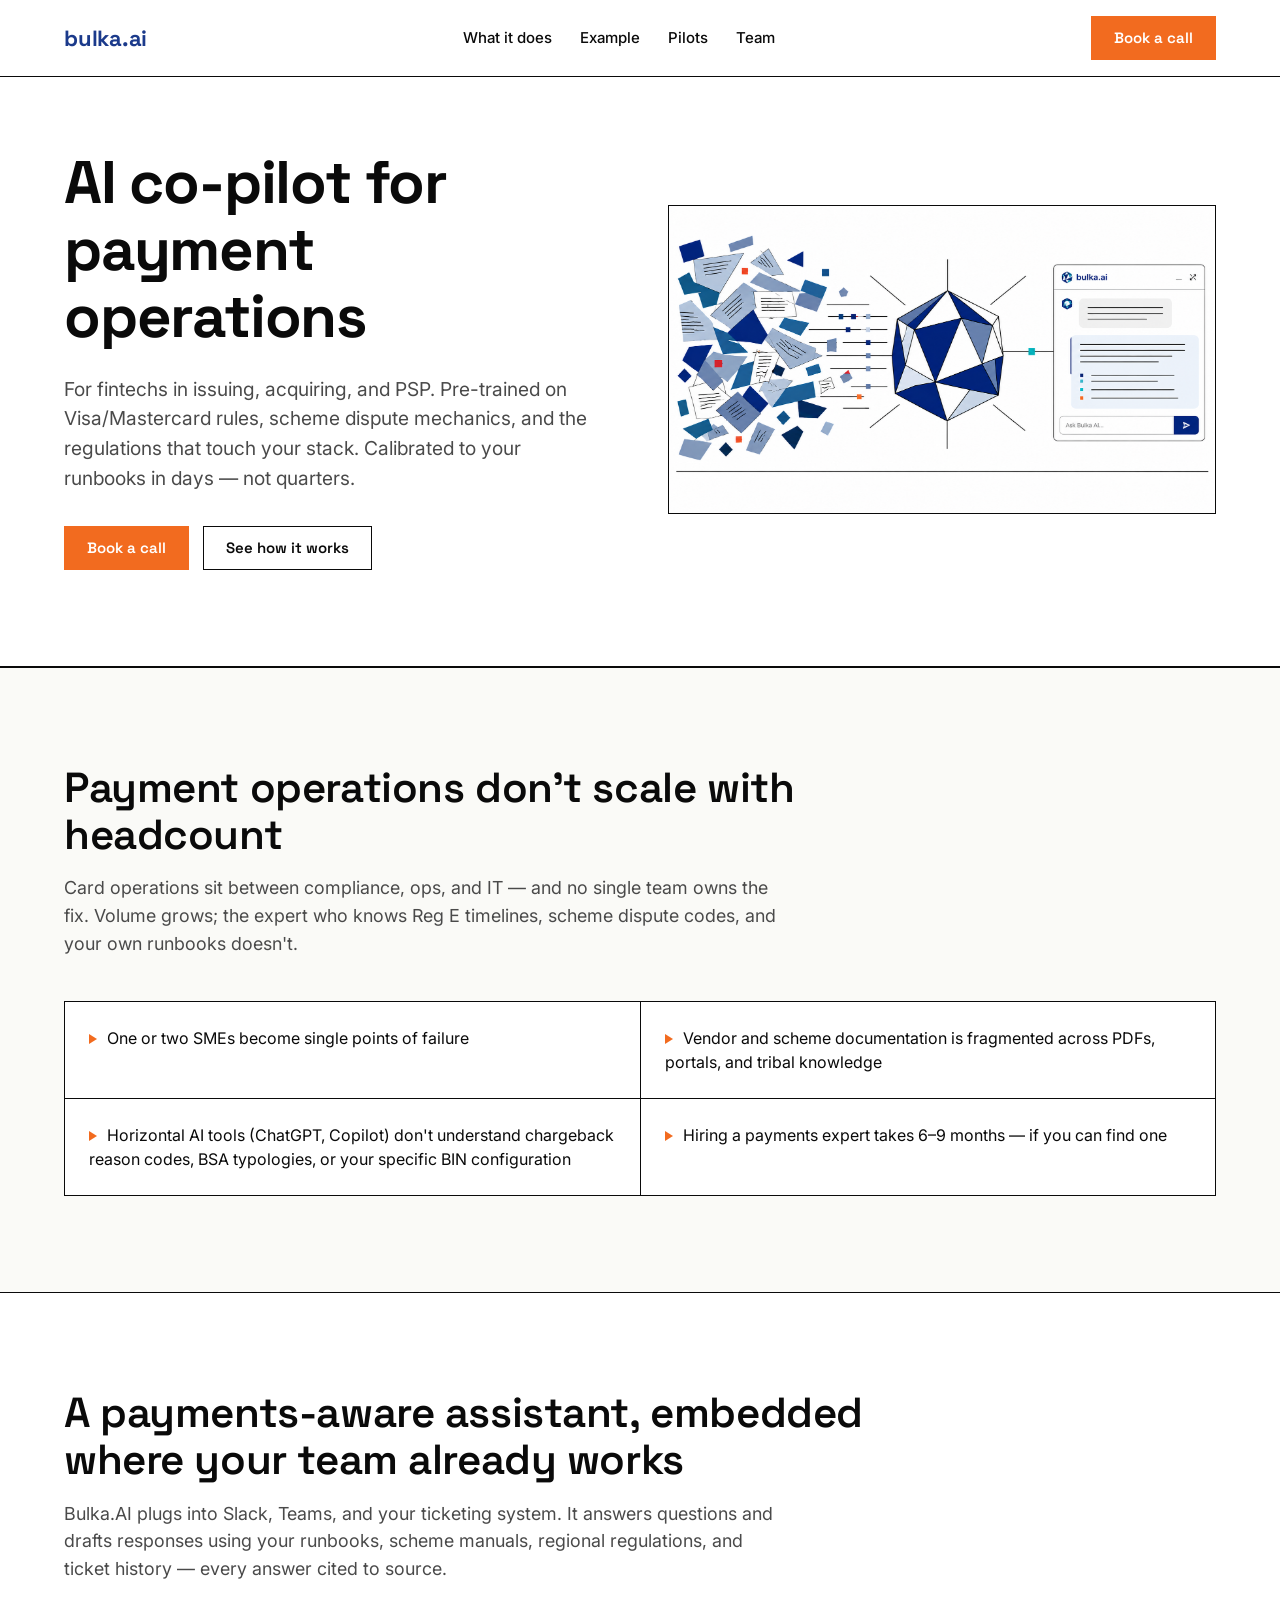
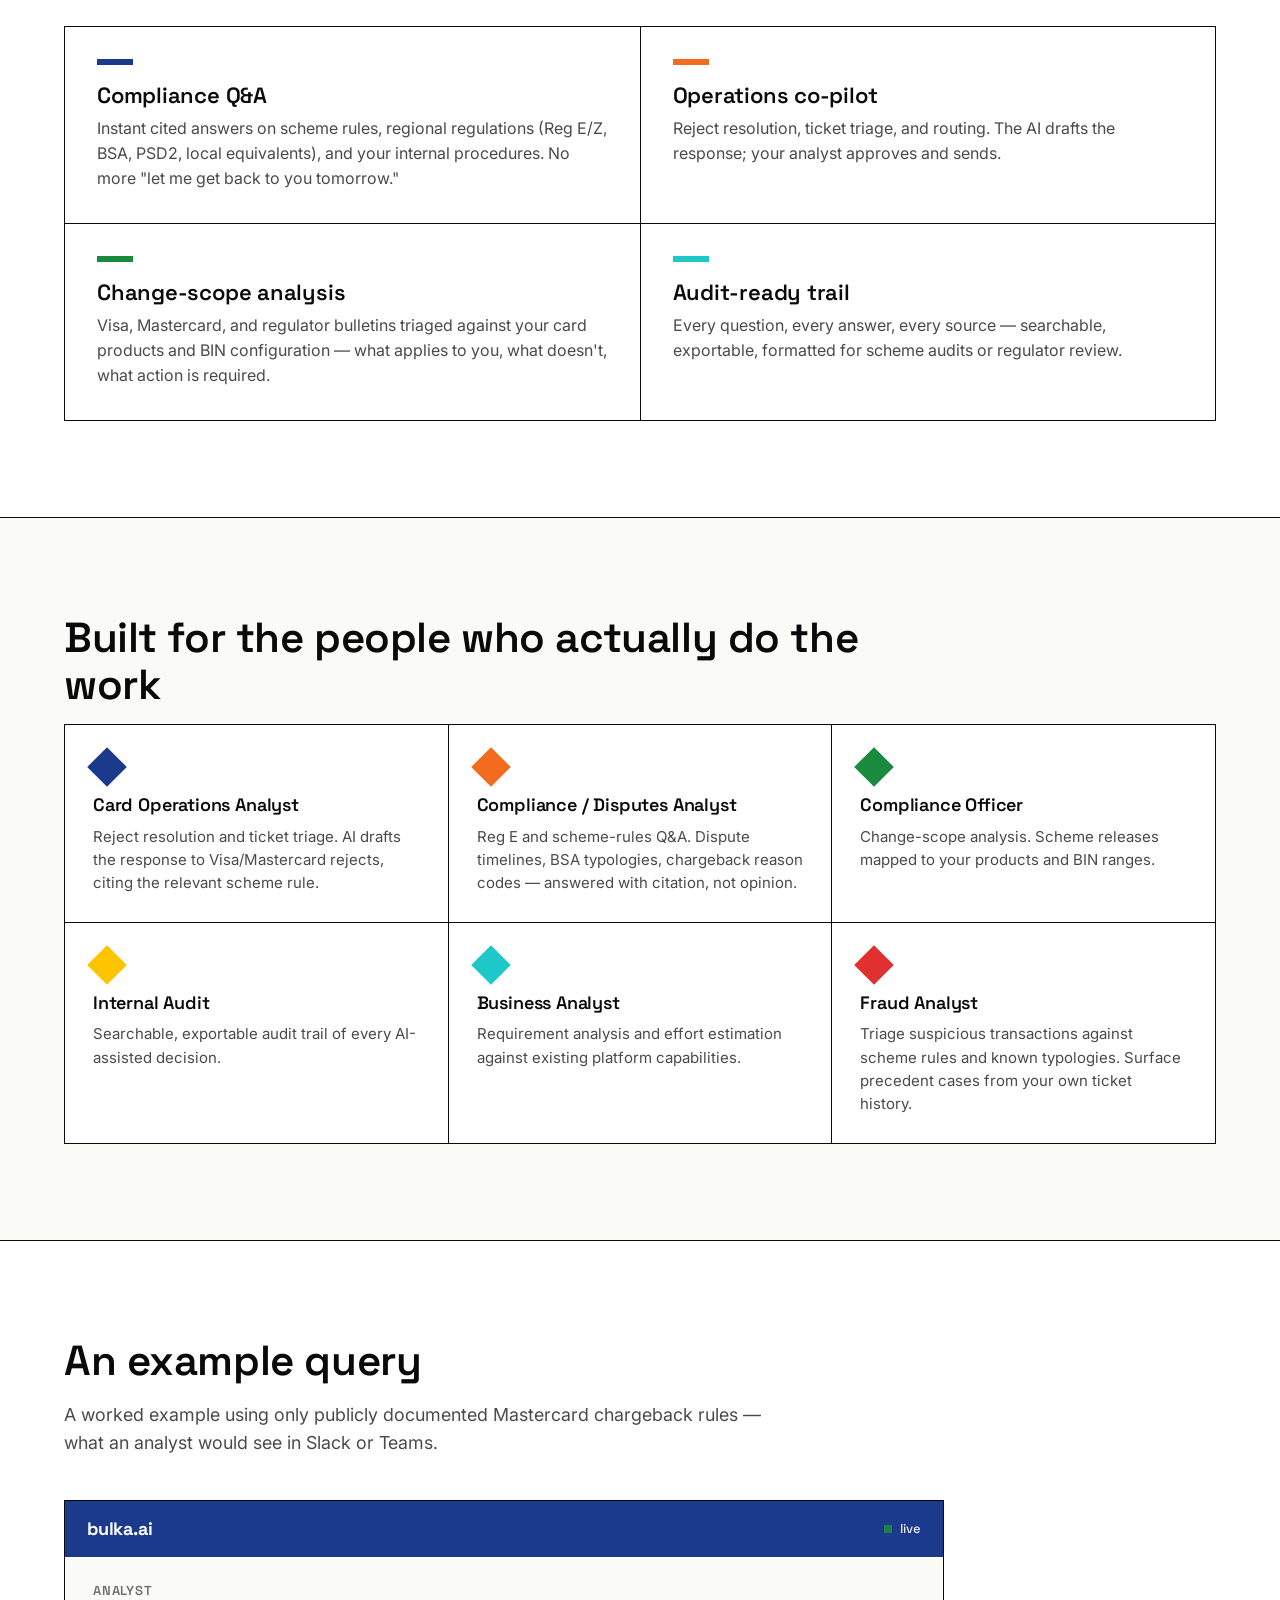
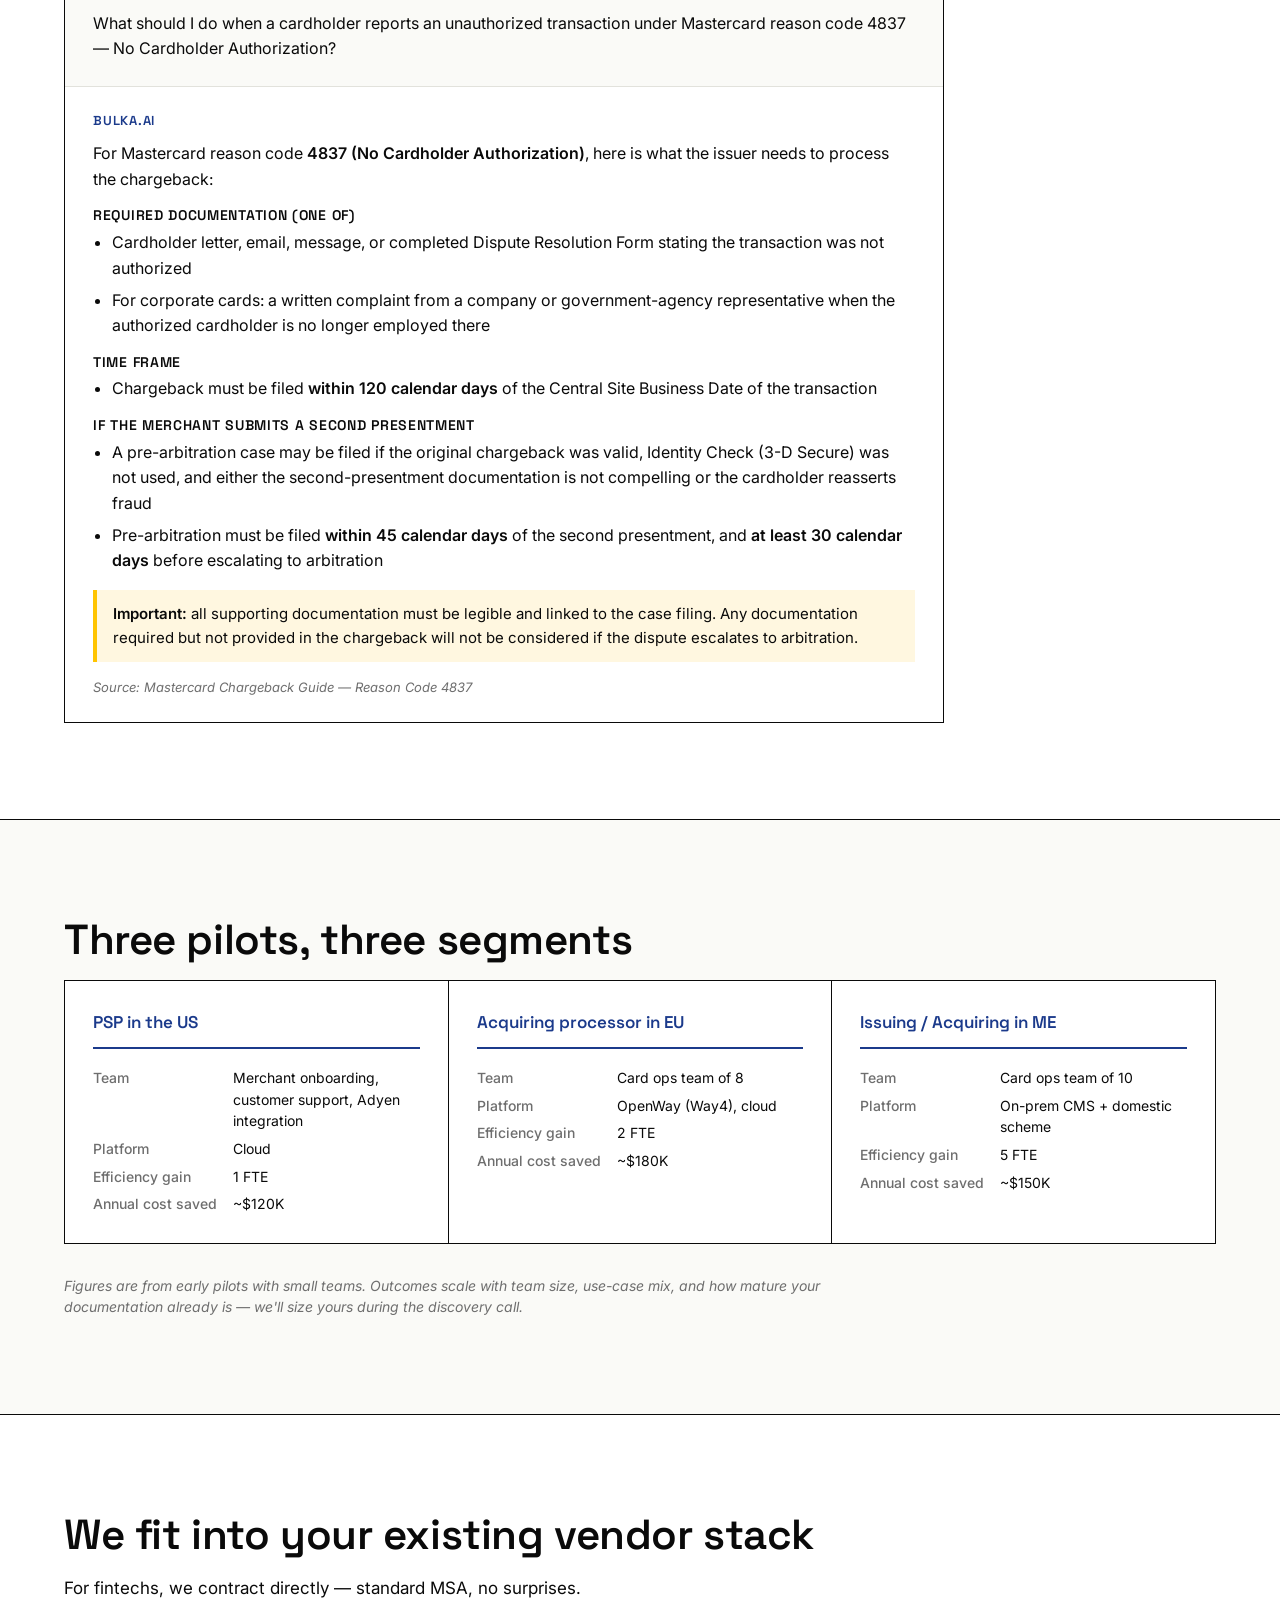
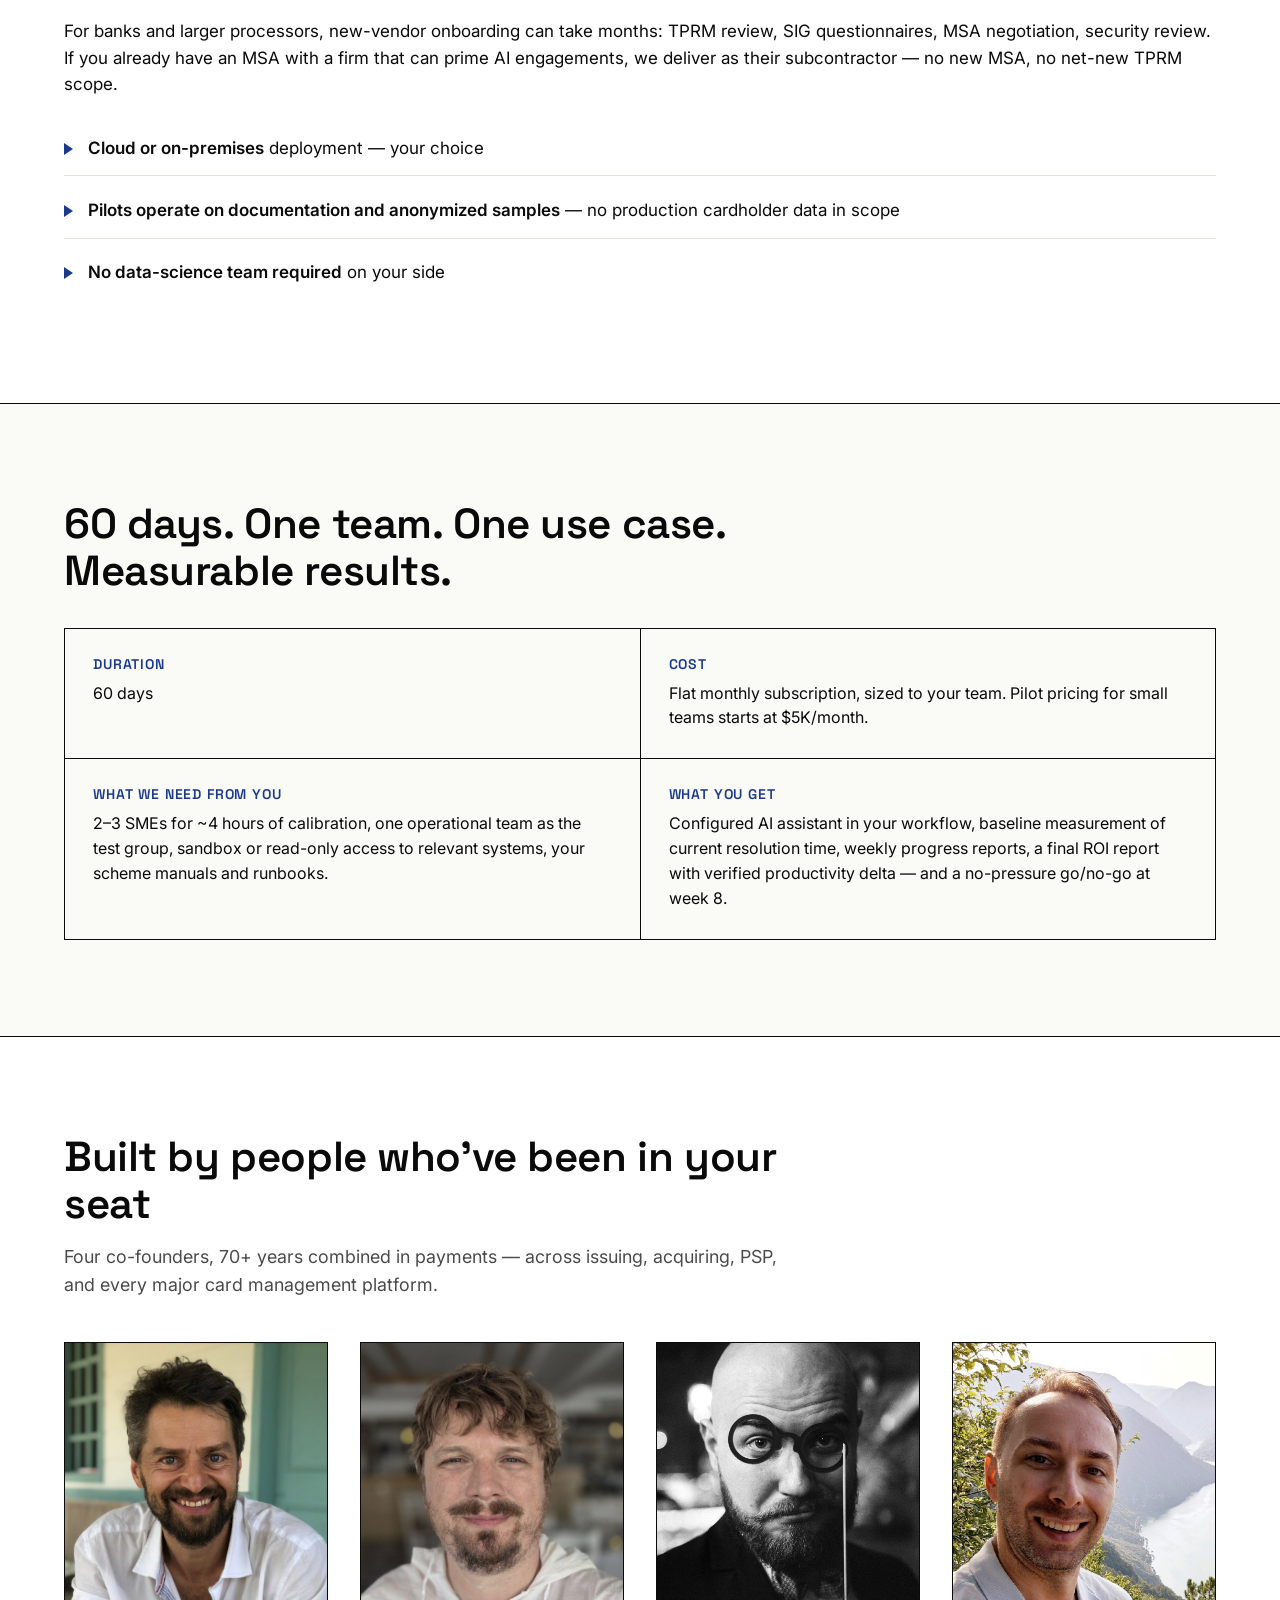
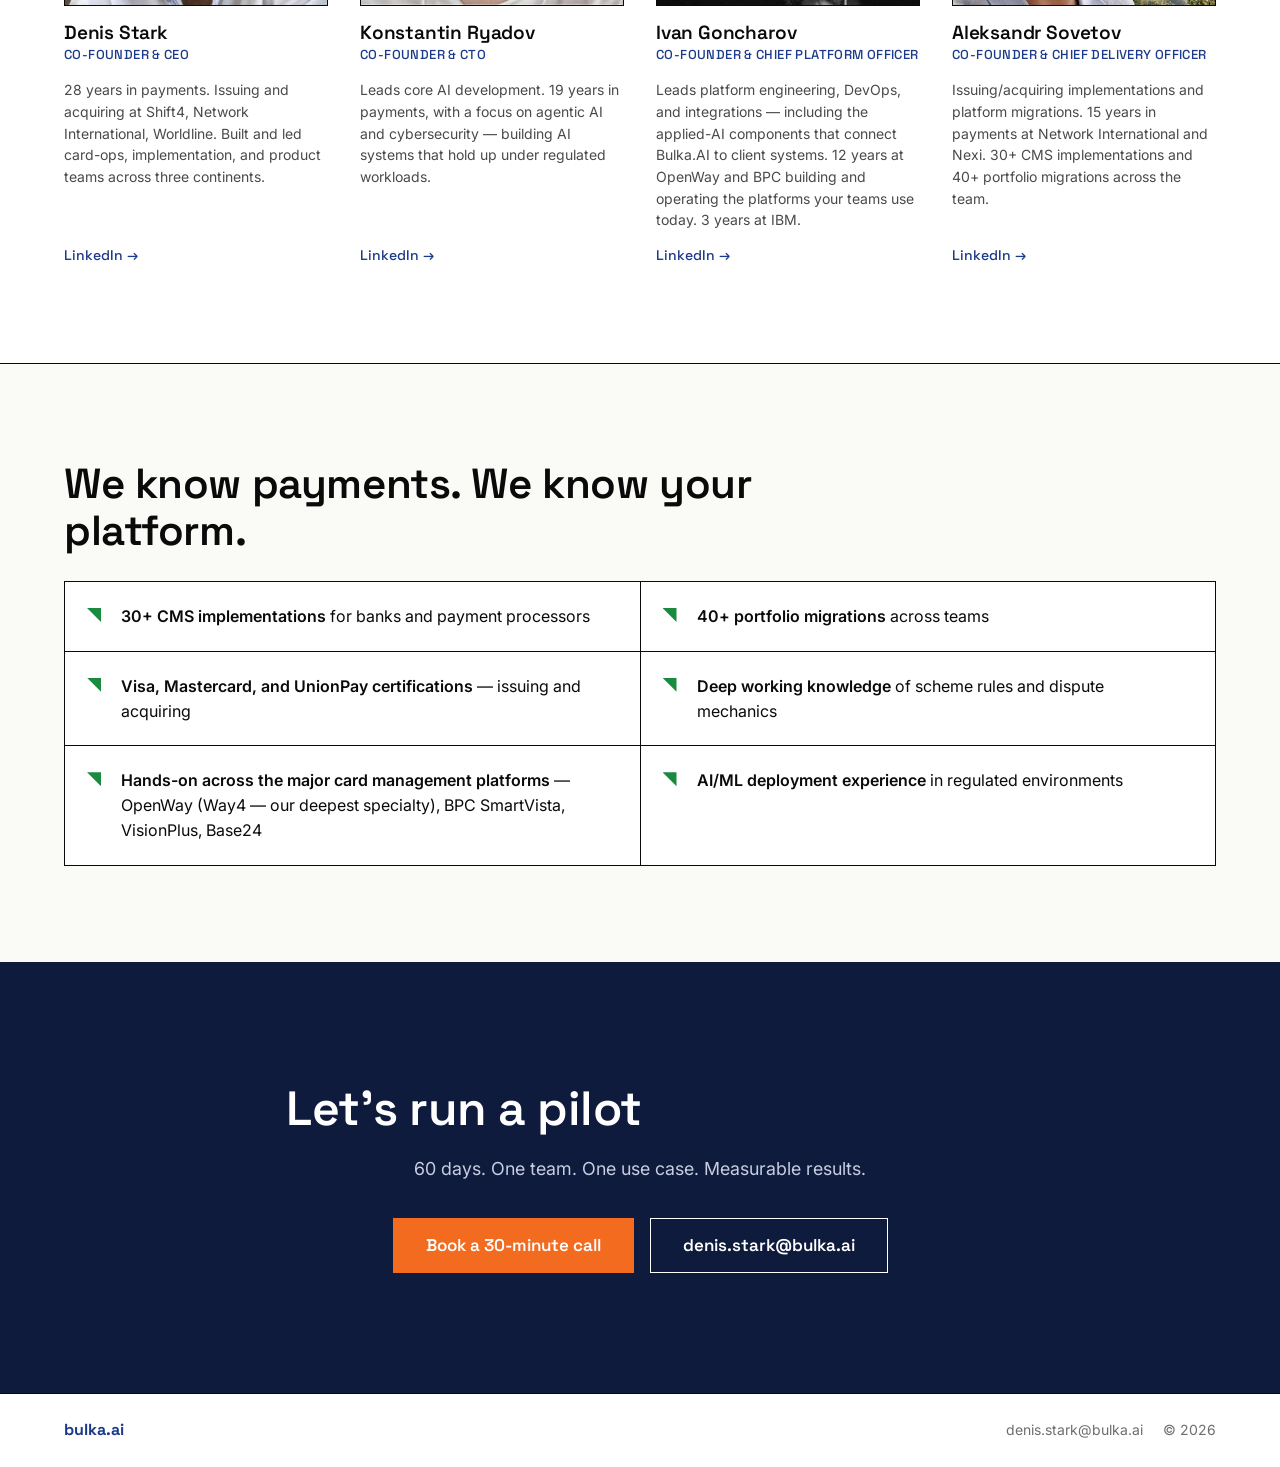
==== index.html @ ee627954 "Add v1 landing page Single-page LP for bulka.ai: hero, problem, four capabilities, six role-based us" ====
<!DOCTYPE html>
<html lang="en">
<head>
  <meta charset="utf-8">
  <meta name="viewport" content="width=device-width, initial-scale=1">
  <title>bulka.ai — AI co-pilot for payment operations</title>
  <meta name="description" content="Payments-aware AI assistant for issuing, acquiring, and PSP teams. Pre-trained on Visa/Mastercard rules and scheme dispute mechanics. Calibrated to your runbooks in days.">
  <meta property="og:title" content="bulka.ai — AI co-pilot for payment operations">
  <meta property="og:description" content="Payments-aware AI assistant for issuing, acquiring, and PSP teams. Calibrated to your runbooks in days.">
  <meta property="og:image" content="https://bulka.ai/images/bulka-ai-hero.png">
  <meta property="og:type" content="website">
  <meta name="twitter:card" content="summary_large_image">

  <link rel="preconnect" href="https://fonts.googleapis.com">
  <link rel="preconnect" href="https://fonts.gstatic.com" crossorigin>
  <link href="https://fonts.googleapis.com/css2?family=Inter:wght@400;500;600;700&family=Space+Grotesk:wght@500;600;700&display=swap" rel="stylesheet">

  <link rel="stylesheet" href="styles.css">
</head>
<body>

<header class="site-header">
  <div class="container header-row">
    <a href="#top" class="wordmark">bulka.ai</a>
    <nav class="nav">
      <a href="#what">What it does</a>
      <a href="#example">Example</a>
      <a href="#pilots">Pilots</a>
      <a href="#team">Team</a>
    </nav>
    <a class="btn btn-primary" href="https://calendly.com/denisstark/zoom" target="_blank" rel="noopener">Book a call</a>
  </div>
</header>

<main id="top">

  <!-- HERO -->
  <section class="hero">
    <div class="container hero-grid">
      <div class="hero-text">
        <h1>AI co-pilot for payment operations</h1>
        <p class="lede">For fintechs in issuing, acquiring, and PSP. Pre-trained on Visa/Mastercard rules, scheme dispute mechanics, and the regulations that touch your stack. Calibrated to your runbooks in days — not quarters.</p>
        <div class="hero-ctas">
          <a class="btn btn-primary" href="https://calendly.com/denisstark/zoom" target="_blank" rel="noopener">Book a call</a>
          <a class="btn btn-ghost" href="#example">See how it works</a>
        </div>
      </div>
      <div class="hero-art">
        <img src="images/bulka-ai-hero.png" alt="Geometric cubist illustration of a payments analyst working with a structured AI core, with a landscape of mountains, trees and people in the background — representing complexity transformed into clarity." />
      </div>
    </div>
  </section>

  <!-- PROBLEM -->
  <section class="section section-alt" id="problem">
    <div class="container">
      <h2>Payment operations don't scale with headcount</h2>
      <p class="section-lede">Card operations sit between compliance, ops, and IT — and no single team owns the fix. Volume grows; the expert who knows Reg E timelines, scheme dispute codes, and your own runbooks doesn't.</p>
      <ul class="problem-list">
        <li>One or two SMEs become single points of failure</li>
        <li>Vendor and scheme documentation is fragmented across PDFs, portals, and tribal knowledge</li>
        <li>Horizontal AI tools (ChatGPT, Copilot) don't understand chargeback reason codes, BSA typologies, or your specific BIN configuration</li>
        <li>Hiring a payments expert takes 6–9 months — if you can find one</li>
      </ul>
    </div>
  </section>

  <!-- WHAT IT DOES -->
  <section class="section" id="what">
    <div class="container">
      <h2>A payments-aware assistant, embedded where your team already works</h2>
      <p class="section-lede">Bulka.AI plugs into Slack, Teams, and your ticketing system. It answers questions and drafts responses using your runbooks, scheme manuals, regional regulations, and ticket history — every answer cited to source.</p>

      <div class="capabilities">
        <div class="capability">
          <div class="capability-accent capability-accent-blue"></div>
          <h3>Compliance Q&amp;A</h3>
          <p>Instant cited answers on scheme rules, regional regulations (Reg E/Z, BSA, PSD2, local equivalents), and your internal procedures. No more "let me get back to you tomorrow."</p>
        </div>
        <div class="capability">
          <div class="capability-accent capability-accent-orange"></div>
          <h3>Operations co-pilot</h3>
          <p>Reject resolution, ticket triage, and routing. The AI drafts the response; your analyst approves and sends.</p>
        </div>
        <div class="capability">
          <div class="capability-accent capability-accent-green"></div>
          <h3>Change-scope analysis</h3>
          <p>Visa, Mastercard, and regulator bulletins triaged against your card products and BIN configuration — what applies to you, what doesn't, what action is required.</p>
        </div>
        <div class="capability">
          <div class="capability-accent capability-accent-turquoise"></div>
          <h3>Audit-ready trail</h3>
          <p>Every question, every answer, every source — searchable, exportable, formatted for scheme audits or regulator review.</p>
        </div>
      </div>
    </div>
  </section>

  <!-- USE CASES -->
  <section class="section section-alt" id="roles">
    <div class="container">
      <h2>Built for the people who actually do the work</h2>
      <div class="roles">
        <div class="role">
          <div class="role-tag" style="background:#1B3A8B"></div>
          <h3>Card Operations Analyst</h3>
          <p>Reject resolution and ticket triage. AI drafts the response to Visa/Mastercard rejects, citing the relevant scheme rule.</p>
        </div>
        <div class="role">
          <div class="role-tag" style="background:#F26B1F"></div>
          <h3>Compliance / Disputes Analyst</h3>
          <p>Reg E and scheme-rules Q&amp;A. Dispute timelines, BSA typologies, chargeback reason codes — answered with citation, not opinion.</p>
        </div>
        <div class="role">
          <div class="role-tag" style="background:#1A8A3F"></div>
          <h3>Compliance Officer</h3>
          <p>Change-scope analysis. Scheme releases mapped to your products and BIN ranges.</p>
        </div>
        <div class="role">
          <div class="role-tag" style="background:#FFC400"></div>
          <h3>Internal Audit</h3>
          <p>Searchable, exportable audit trail of every AI-assisted decision.</p>
        </div>
        <div class="role">
          <div class="role-tag" style="background:#1FC8C8"></div>
          <h3>Business Analyst</h3>
          <p>Requirement analysis and effort estimation against existing platform capabilities.</p>
        </div>
        <div class="role">
          <div class="role-tag" style="background:#E03131"></div>
          <h3>Fraud Analyst</h3>
          <p>Triage suspicious transactions against scheme rules and known typologies. Surface precedent cases from your own ticket history.</p>
        </div>
      </div>
    </div>
  </section>

  <!-- SEE IT IN ACTION -->
  <section class="section" id="example">
    <div class="container">
      <h2>An example query</h2>
      <p class="section-lede">A worked example using only publicly documented Mastercard chargeback rules — what an analyst would see in Slack or Teams.</p>

      <div class="chat-card">
        <div class="chat-header">
          <span class="chat-logo">bulka.ai</span>
          <span class="chat-status"><span class="chat-status-dot"></span>live</span>
        </div>

        <div class="chat-body">
          <div class="chat-msg chat-msg-user">
            <div class="chat-who">Analyst</div>
            <div class="chat-text">
              What should I do when a cardholder reports an unauthorized transaction under Mastercard reason code 4837 — No Cardholder Authorization?
            </div>
          </div>

          <div class="chat-msg chat-msg-ai">
            <div class="chat-who">bulka.ai</div>
            <div class="chat-text">
              <p>For Mastercard reason code <strong>4837 (No Cardholder Authorization)</strong>, here is what the issuer needs to process the chargeback:</p>

              <h4>Required documentation (one of)</h4>
              <ul>
                <li>Cardholder letter, email, message, or completed Dispute Resolution Form stating the transaction was not authorized</li>
                <li>For corporate cards: a written complaint from a company or government-agency representative when the authorized cardholder is no longer employed there</li>
              </ul>

              <h4>Time frame</h4>
              <ul>
                <li>Chargeback must be filed <strong>within 120 calendar days</strong> of the Central Site Business Date of the transaction</li>
              </ul>

              <h4>If the merchant submits a second presentment</h4>
              <ul>
                <li>A pre-arbitration case may be filed if the original chargeback was valid, Identity Check (3-D Secure) was not used, and either the second-presentment documentation is not compelling or the cardholder reasserts fraud</li>
                <li>Pre-arbitration must be filed <strong>within 45 calendar days</strong> of the second presentment, and <strong>at least 30 calendar days</strong> before escalating to arbitration</li>
              </ul>

              <p class="chat-note"><strong>Important:</strong> all supporting documentation must be legible and linked to the case filing. Any documentation required but not provided in the chargeback will not be considered if the dispute escalates to arbitration.</p>

              <p class="chat-source">Source: Mastercard Chargeback Guide — Reason Code 4837</p>
            </div>
          </div>
        </div>
      </div>
    </div>
  </section>

  <!-- EARLY VALIDATION -->
  <section class="section section-alt" id="pilots">
    <div class="container">
      <h2>Three pilots, three segments</h2>

      <div class="pilots">
        <div class="pilot">
          <div class="pilot-segment">PSP in the US</div>
          <dl class="pilot-meta">
            <dt>Team</dt><dd>Merchant onboarding, customer support, Adyen integration</dd>
            <dt>Platform</dt><dd>Cloud</dd>
            <dt>Efficiency gain</dt><dd>1 FTE</dd>
            <dt>Annual cost saved</dt><dd>~$120K</dd>
          </dl>
        </div>
        <div class="pilot">
          <div class="pilot-segment">Acquiring processor in EU</div>
          <dl class="pilot-meta">
            <dt>Team</dt><dd>Card ops team of 8</dd>
            <dt>Platform</dt><dd>OpenWay (Way4), cloud</dd>
            <dt>Efficiency gain</dt><dd>2 FTE</dd>
            <dt>Annual cost saved</dt><dd>~$180K</dd>
          </dl>
        </div>
        <div class="pilot">
          <div class="pilot-segment">Issuing / Acquiring in ME</div>
          <dl class="pilot-meta">
            <dt>Team</dt><dd>Card ops team of 10</dd>
            <dt>Platform</dt><dd>On-prem CMS + domestic scheme</dd>
            <dt>Efficiency gain</dt><dd>5 FTE</dd>
            <dt>Annual cost saved</dt><dd>~$150K</dd>
          </dl>
        </div>
      </div>

      <p class="footnote">Figures are from early pilots with small teams. Outcomes scale with team size, use-case mix, and how mature your documentation already is — we'll size yours during the discovery call.</p>
    </div>
  </section>

  <!-- HOW WE DELIVER -->
  <section class="section" id="delivery">
    <div class="container">
      <h2>We fit into your existing vendor stack</h2>
      <p>For fintechs, we contract directly — standard MSA, no surprises.</p>
      <p>For banks and larger processors, new-vendor onboarding can take months: TPRM review, SIG questionnaires, MSA negotiation, security review. If you already have an MSA with a firm that can prime AI engagements, we deliver as their subcontractor — no new MSA, no net-new TPRM scope.</p>
      <ul class="bullets">
        <li><strong>Cloud or on-premises</strong> deployment — your choice</li>
        <li><strong>Pilots operate on documentation and anonymized samples</strong> — no production cardholder data in scope</li>
        <li><strong>No data-science team required</strong> on your side</li>
      </ul>
    </div>
  </section>

  <!-- PILOT -->
  <section class="section section-alt" id="pilot">
    <div class="container">
      <h2>60 days. One team. One use case. Measurable results.</h2>
      <div class="pilot-terms">
        <div>
          <h3>Duration</h3>
          <p>60 days</p>
        </div>
        <div>
          <h3>Cost</h3>
          <p>Flat monthly subscription, sized to your team. Pilot pricing for small teams starts at $5K/month.</p>
        </div>
        <div>
          <h3>What we need from you</h3>
          <p>2–3 SMEs for ~4 hours of calibration, one operational team as the test group, sandbox or read-only access to relevant systems, your scheme manuals and runbooks.</p>
        </div>
        <div>
          <h3>What you get</h3>
          <p>Configured AI assistant in your workflow, baseline measurement of current resolution time, weekly progress reports, a final ROI report with verified productivity delta — and a no-pressure go/no-go at week 8.</p>
        </div>
      </div>
    </div>
  </section>

  <!-- TEAM -->
  <section class="section" id="team">
    <div class="container">
      <h2>Built by people who've been in your seat</h2>
      <p class="section-lede">Four co-founders, 70+ years combined in payments — across issuing, acquiring, PSP, and every major card management platform.</p>

      <div class="founders">
        <article class="founder">
          <div class="founder-photo"><img src="images/founders/denis.jpeg" alt="Denis Stark"></div>
          <h3>Denis Stark</h3>
          <div class="founder-title">Co-founder &amp; CEO</div>
          <p>28 years in payments. Issuing and acquiring at Shift4, Network International, Worldline. Built and led card-ops, implementation, and product teams across three continents.</p>
          <a class="founder-link" href="https://www.linkedin.com/in/denisstark/" target="_blank" rel="noopener">LinkedIn →</a>
        </article>

        <article class="founder">
          <div class="founder-photo"><img src="images/founders/konstantin.jpeg" alt="Konstantin Ryadov"></div>
          <h3>Konstantin Ryadov</h3>
          <div class="founder-title">Co-founder &amp; CTO</div>
          <p>Leads core AI development. 19 years in payments, with a focus on agentic AI and cybersecurity — building AI systems that hold up under regulated workloads.</p>
          <a class="founder-link" href="https://www.linkedin.com/in/konstantin-ryadov/" target="_blank" rel="noopener">LinkedIn →</a>
        </article>

        <article class="founder">
          <div class="founder-photo"><img src="images/founders/ivan.jpeg" alt="Ivan Goncharov"></div>
          <h3>Ivan Goncharov</h3>
          <div class="founder-title">Co-founder &amp; Chief Platform Officer</div>
          <p>Leads platform engineering, DevOps, and integrations — including the applied-AI components that connect Bulka.AI to client systems. 12 years at OpenWay and BPC building and operating the platforms your teams use today. 3 years at IBM.</p>
          <a class="founder-link" href="https://www.linkedin.com/in/ivanvg/" target="_blank" rel="noopener">LinkedIn →</a>
        </article>

        <article class="founder">
          <div class="founder-photo"><img src="images/founders/alexandr.jpeg" alt="Aleksandr Sovetov"></div>
          <h3>Aleksandr Sovetov</h3>
          <div class="founder-title">Co-founder &amp; Chief Delivery Officer</div>
          <p>Issuing/acquiring implementations and platform migrations. 15 years in payments at Network International and Nexi. 30+ CMS implementations and 40+ portfolio migrations across the team.</p>
          <a class="founder-link" href="https://www.linkedin.com/in/aleksandr-sovetov-9343a467" target="_blank" rel="noopener">LinkedIn →</a>
        </article>
      </div>
    </div>
  </section>

  <!-- EXPERTISE -->
  <section class="section section-alt" id="expertise">
    <div class="container">
      <h2>We know payments. We know your platform.</h2>
      <ul class="expertise-list">
        <li><strong>30+ CMS implementations</strong> for banks and payment processors</li>
        <li><strong>40+ portfolio migrations</strong> across teams</li>
        <li><strong>Visa, Mastercard, and UnionPay certifications</strong> — issuing and acquiring</li>
        <li><strong>Deep working knowledge</strong> of scheme rules and dispute mechanics</li>
        <li><strong>Hands-on across the major card management platforms</strong> — OpenWay (Way4 — our deepest specialty), BPC SmartVista, VisionPlus, Base24</li>
        <li><strong>AI/ML deployment experience</strong> in regulated environments</li>
      </ul>
    </div>
  </section>

  <!-- CLOSING CTA -->
  <section class="section section-closing">
    <div class="container">
      <h2>Let's run a pilot</h2>
      <p class="closing-lede">60 days. One team. One use case. Measurable results.</p>
      <div class="closing-ctas">
        <a class="btn btn-primary btn-lg" href="https://calendly.com/denisstark/zoom" target="_blank" rel="noopener">Book a 30-minute call</a>
        <a class="btn btn-ghost-light btn-lg" href="mailto:denis.stark@bulka.ai">denis.stark@bulka.ai</a>
      </div>
    </div>
  </section>

</main>

<footer class="site-footer">
  <div class="container footer-row">
    <div class="footer-brand">bulka.ai</div>
    <div class="footer-meta">
      <a href="mailto:denis.stark@bulka.ai">denis.stark@bulka.ai</a>
      <span>© 2026</span>
    </div>
  </div>
</footer>

</body>
</html>
---- styles.css ----
/* ============================================================
   bulka.ai — landing page styles
   Design system: geometric, hard-edged, flat color.
   No border-radius. No shadows. No gradients.
   ============================================================ */

/* --- Tokens ------------------------------------------------ */
:root {
  --bg:        #FFFFFF;
  --bg-alt:    #FAFAF7;
  --bg-dark:   #0F1B3D;
  --fg:        #0A0A0A;
  --fg-muted:  #4A4A4A;
  --fg-soft:   #6E6E6E;
  --rule:      #0A0A0A;
  --rule-soft: #E2E2DC;

  --blue:      #1B3A8B;
  --blue-dark: #122560;
  --orange:    #F26B1F;
  --orange-dk: #C8520F;
  --green:     #1A8A3F;
  --yellow:    #FFC400;
  --turquoise: #1FC8C8;
  --red:       #E03131;

  --font-display: "Space Grotesk", system-ui, -apple-system, sans-serif;
  --font-body:    "Inter", system-ui, -apple-system, sans-serif;

  --container:    1200px;
  --pad-x:        24px;
  --pad-sec-y:    96px;
}

/* --- Reset ------------------------------------------------- */
*,*::before,*::after { box-sizing: border-box; }
html { scroll-behavior: smooth; }
body {
  margin: 0;
  background: var(--bg);
  color: var(--fg);
  font-family: var(--font-body);
  font-size: 17px;
  line-height: 1.55;
  -webkit-font-smoothing: antialiased;
  -moz-osx-font-smoothing: grayscale;
}
img { max-width: 100%; height: auto; display: block; }
a { color: var(--blue); text-decoration: underline; text-decoration-thickness: 1px; text-underline-offset: 3px; }
a:hover { color: var(--blue-dark); }
h1,h2,h3,h4 {
  font-family: var(--font-display);
  color: var(--fg);
  margin: 0 0 0.6em;
  letter-spacing: -0.01em;
  line-height: 1.12;
}
p { margin: 0 0 1em; }
p:last-child { margin-bottom: 0; }
strong { font-weight: 600; }
ul { padding-left: 1.2em; margin: 0 0 1em; }
ul li { margin-bottom: 0.4em; }

/* --- Layout ------------------------------------------------ */
.container {
  max-width: var(--container);
  margin: 0 auto;
  padding: 0 var(--pad-x);
}

.section {
  padding: var(--pad-sec-y) 0;
  border-top: 1px solid var(--rule);
}
.section-alt { background: var(--bg-alt); }

.section h2 {
  font-size: clamp(28px, 3.4vw, 42px);
  font-weight: 600;
  max-width: 800px;
  margin-bottom: 0.4em;
}

.section-lede {
  font-size: clamp(17px, 1.4vw, 19px);
  color: var(--fg-muted);
  max-width: 720px;
  margin-bottom: 2.4em;
}

/* --- Header ------------------------------------------------ */
.site-header {
  position: sticky;
  top: 0;
  z-index: 50;
  background: var(--bg);
  border-bottom: 1px solid var(--rule);
}
.header-row {
  display: flex;
  align-items: center;
  justify-content: space-between;
  gap: 24px;
  padding-top: 16px;
  padding-bottom: 16px;
}
.wordmark {
  font-family: var(--font-display);
  font-weight: 700;
  font-size: 22px;
  color: var(--blue);
  text-decoration: none;
  letter-spacing: -0.01em;
}
.wordmark:hover { color: var(--blue-dark); }
.nav {
  display: flex;
  gap: 28px;
  font-size: 15px;
}
.nav a {
  color: var(--fg);
  text-decoration: none;
  font-weight: 500;
}
.nav a:hover { color: var(--blue); }

/* --- Buttons ----------------------------------------------- */
.btn {
  display: inline-block;
  padding: 12px 22px;
  font-family: var(--font-display);
  font-weight: 600;
  font-size: 15px;
  text-decoration: none;
  border: 1px solid transparent;
  cursor: pointer;
  line-height: 1.2;
  transition: background 0.12s, color 0.12s, border-color 0.12s;
}
.btn-lg { padding: 16px 32px; font-size: 17px; }
.btn-primary {
  background: var(--orange);
  color: #fff;
  border-color: var(--orange);
}
.btn-primary:hover {
  background: var(--orange-dk);
  border-color: var(--orange-dk);
  color: #fff;
}
.btn-ghost {
  background: transparent;
  color: var(--fg);
  border-color: var(--rule);
}
.btn-ghost:hover { background: var(--fg); color: #fff; }
.btn-ghost-light {
  background: transparent;
  color: #fff;
  border-color: #fff;
}
.btn-ghost-light:hover { background: #fff; color: var(--bg-dark); }

/* --- Hero -------------------------------------------------- */
.hero {
  padding: 72px 0 96px;
  border-bottom: 1px solid var(--rule);
  background: var(--bg);
}
.hero-grid {
  display: grid;
  grid-template-columns: 1fr 1fr;
  gap: 56px;
  align-items: center;
}
.hero-text h1 {
  font-size: clamp(36px, 5vw, 60px);
  font-weight: 700;
  letter-spacing: -0.02em;
  margin-bottom: 0.4em;
}
.hero-text .lede {
  font-size: clamp(17px, 1.5vw, 20px);
  color: var(--fg-muted);
  max-width: 540px;
  margin-bottom: 32px;
}
.hero-ctas { display: flex; gap: 14px; flex-wrap: wrap; }
.hero-art img {
  width: 100%;
  border: 1px solid var(--rule);
}

/* --- Problem ----------------------------------------------- */
.problem-list {
  list-style: none;
  padding: 0;
  margin: 0;
  display: grid;
  grid-template-columns: repeat(2, 1fr);
  gap: 0;
  border-top: 1px solid var(--rule);
  border-left: 1px solid var(--rule);
}
.problem-list li {
  padding: 24px;
  border-right: 1px solid var(--rule);
  border-bottom: 1px solid var(--rule);
  font-size: 16px;
  line-height: 1.5;
  background: var(--bg);
  margin-bottom: 0;
  position: relative;
}
.problem-list li::before {
  content: "";
  display: inline-block;
  width: 0;
  height: 0;
  border-left: 8px solid var(--orange);
  border-top: 5px solid transparent;
  border-bottom: 5px solid transparent;
  margin-right: 10px;
  vertical-align: middle;
}

/* --- Capabilities ----------------------------------------- */
.capabilities {
  display: grid;
  grid-template-columns: repeat(2, 1fr);
  gap: 0;
  border-top: 1px solid var(--rule);
  border-left: 1px solid var(--rule);
}
.capability {
  padding: 32px;
  border-right: 1px solid var(--rule);
  border-bottom: 1px solid var(--rule);
  position: relative;
}
.capability h3 {
  font-size: 22px;
  font-weight: 600;
  margin-bottom: 0.4em;
}
.capability p {
  color: var(--fg-muted);
  font-size: 16px;
}
.capability-accent {
  width: 36px;
  height: 6px;
  margin-bottom: 18px;
}
.capability-accent-blue      { background: var(--blue); }
.capability-accent-orange    { background: var(--orange); }
.capability-accent-green     { background: var(--green); }
.capability-accent-turquoise { background: var(--turquoise); }

/* --- Roles ------------------------------------------------- */
.roles {
  display: grid;
  grid-template-columns: repeat(3, 1fr);
  gap: 0;
  border-top: 1px solid var(--rule);
  border-left: 1px solid var(--rule);
}
.role {
  padding: 28px;
  border-right: 1px solid var(--rule);
  border-bottom: 1px solid var(--rule);
  background: var(--bg);
  position: relative;
}
.role-tag {
  width: 28px;
  height: 28px;
  margin-bottom: 14px;
  transform: rotate(45deg);
}
.role h3 {
  font-size: 18px;
  font-weight: 600;
  margin-bottom: 0.5em;
}
.role p {
  color: var(--fg-muted);
  font-size: 15px;
}

/* --- Chat card (example query) ----------------------------- */
.chat-card {
  border: 1px solid var(--rule);
  max-width: 880px;
  background: var(--bg);
}
.chat-header {
  background: var(--blue);
  color: #fff;
  padding: 14px 22px;
  display: flex;
  justify-content: space-between;
  align-items: center;
  font-family: var(--font-display);
}
.chat-logo { font-weight: 700; letter-spacing: -0.01em; font-size: 18px; }
.chat-status {
  font-size: 13px;
  display: inline-flex;
  align-items: center;
  gap: 8px;
  font-weight: 500;
  opacity: 0.9;
}
.chat-status-dot {
  width: 8px;
  height: 8px;
  background: var(--green);
}
.chat-body { padding: 0; }
.chat-msg {
  padding: 24px 28px;
  border-bottom: 1px solid var(--rule-soft);
}
.chat-msg:last-child { border-bottom: 0; }
.chat-msg-user { background: var(--bg-alt); }
.chat-msg-ai   { background: var(--bg); }
.chat-who {
  font-family: var(--font-display);
  font-weight: 600;
  font-size: 13px;
  text-transform: uppercase;
  letter-spacing: 0.06em;
  margin-bottom: 10px;
  color: var(--fg-soft);
}
.chat-msg-ai .chat-who { color: var(--blue); }
.chat-text { font-size: 16px; line-height: 1.6; }
.chat-text h4 {
  font-size: 14px;
  font-family: var(--font-display);
  font-weight: 600;
  text-transform: uppercase;
  letter-spacing: 0.05em;
  margin-top: 16px;
  margin-bottom: 6px;
  color: var(--fg);
}
.chat-text ul { margin-bottom: 8px; }
.chat-note {
  background: #FFF7E0;
  border-left: 4px solid var(--yellow);
  padding: 12px 16px;
  margin-top: 16px;
  font-size: 15px;
}
.chat-source {
  font-size: 13px;
  color: var(--fg-soft);
  margin-top: 14px;
  font-style: italic;
}

/* --- Pilots ----------------------------------------------- */
.pilots {
  display: grid;
  grid-template-columns: repeat(3, 1fr);
  gap: 0;
  border-top: 1px solid var(--rule);
  border-left: 1px solid var(--rule);
  margin-bottom: 1.8em;
}
.pilot {
  padding: 28px;
  border-right: 1px solid var(--rule);
  border-bottom: 1px solid var(--rule);
  background: var(--bg);
}
.pilot-segment {
  font-family: var(--font-display);
  font-weight: 600;
  font-size: 17px;
  color: var(--blue);
  margin-bottom: 18px;
  padding-bottom: 12px;
  border-bottom: 2px solid var(--blue);
}
.pilot-meta {
  margin: 0;
  display: grid;
  grid-template-columns: max-content 1fr;
  gap: 6px 16px;
  font-size: 14px;
}
.pilot-meta dt {
  color: var(--fg-soft);
  font-weight: 500;
}
.pilot-meta dd {
  margin: 0;
  color: var(--fg);
}

.footnote {
  font-size: 14px;
  color: var(--fg-soft);
  font-style: italic;
  max-width: 760px;
}

/* --- Bullets (generic) ------------------------------------- */
.bullets {
  list-style: none;
  padding: 0;
  margin: 1.4em 0 0;
}
.bullets li {
  padding: 14px 0 14px 24px;
  border-bottom: 1px solid var(--rule-soft);
  position: relative;
}
.bullets li:last-child { border-bottom: 0; }
.bullets li::before {
  content: "";
  position: absolute;
  left: 0;
  top: 22px;
  width: 0;
  height: 0;
  border-left: 9px solid var(--blue);
  border-top: 6px solid transparent;
  border-bottom: 6px solid transparent;
}

/* --- Pilot terms ------------------------------------------- */
.pilot-terms {
  display: grid;
  grid-template-columns: repeat(2, 1fr);
  gap: 0;
  border-top: 1px solid var(--rule);
  border-left: 1px solid var(--rule);
  margin-top: 2em;
}
.pilot-terms > div {
  padding: 28px;
  border-right: 1px solid var(--rule);
  border-bottom: 1px solid var(--rule);
}
.pilot-terms h3 {
  font-size: 14px;
  font-family: var(--font-display);
  font-weight: 600;
  text-transform: uppercase;
  letter-spacing: 0.06em;
  color: var(--blue);
  margin-bottom: 0.6em;
}
.pilot-terms p {
  font-size: 16px;
  color: var(--fg);
}

/* --- Founders --------------------------------------------- */
.founders {
  display: grid;
  grid-template-columns: repeat(4, 1fr);
  gap: 32px;
  margin-top: 2em;
}
.founder {
  display: flex;
  flex-direction: column;
}
.founder-photo {
  width: 100%;
  aspect-ratio: 1 / 1;
  overflow: hidden;
  border: 1px solid var(--rule);
  margin-bottom: 16px;
  background: var(--bg-alt);
}
.founder-photo img {
  width: 100%;
  height: 100%;
  object-fit: cover;
  filter: grayscale(0.15) contrast(1.02);
}
.founder h3 {
  font-size: 19px;
  font-weight: 600;
  margin-bottom: 0.1em;
}
.founder-title {
  font-family: var(--font-display);
  font-size: 13px;
  font-weight: 500;
  letter-spacing: 0.03em;
  color: var(--blue);
  margin-bottom: 14px;
  text-transform: uppercase;
}
.founder p {
  font-size: 14px;
  color: var(--fg-muted);
  line-height: 1.55;
  margin-bottom: 14px;
}
.founder-link {
  font-family: var(--font-display);
  font-weight: 500;
  font-size: 14px;
  text-decoration: none;
  color: var(--blue);
  margin-top: auto;
}
.founder-link:hover { color: var(--orange); }

/* --- Expertise -------------------------------------------- */
.expertise-list {
  list-style: none;
  padding: 0;
  margin: 1.6em 0 0;
  display: grid;
  grid-template-columns: 1fr 1fr;
  gap: 0;
  border-top: 1px solid var(--rule);
  border-left: 1px solid var(--rule);
}
.expertise-list li {
  padding: 22px 28px 22px 56px;
  border-right: 1px solid var(--rule);
  border-bottom: 1px solid var(--rule);
  font-size: 16px;
  position: relative;
  background: var(--bg);
  margin-bottom: 0;
}
.expertise-list li::before {
  content: "";
  position: absolute;
  left: 22px;
  top: 26px;
  width: 14px;
  height: 14px;
  background: var(--green);
  clip-path: polygon(0 0, 100% 0, 100% 100%);
}

/* --- Closing CTA ------------------------------------------ */
.section-closing {
  background: var(--bg-dark);
  color: #fff;
  border-top: 0;
  padding: 120px 0;
  text-align: center;
}
.section-closing h2 {
  color: #fff;
  font-size: clamp(32px, 4vw, 48px);
  margin-bottom: 0.4em;
}
.closing-lede {
  font-size: clamp(17px, 1.4vw, 20px);
  color: #C7CEE0;
  margin: 0 auto 36px;
  max-width: 520px;
}
.closing-ctas {
  display: flex;
  justify-content: center;
  gap: 16px;
  flex-wrap: wrap;
}

/* --- Footer ----------------------------------------------- */
.site-footer {
  border-top: 1px solid var(--rule);
  padding: 24px 0;
  background: var(--bg);
}
.footer-row {
  display: flex;
  justify-content: space-between;
  align-items: center;
  gap: 24px;
  flex-wrap: wrap;
  font-size: 14px;
}
.footer-brand {
  font-family: var(--font-display);
  font-weight: 700;
  color: var(--blue);
  font-size: 16px;
}
.footer-meta {
  display: flex;
  gap: 20px;
  color: var(--fg-soft);
  align-items: center;
}
.footer-meta a {
  color: var(--fg-soft);
  text-decoration: none;
}
.footer-meta a:hover { color: var(--blue); }

/* ============================================================
   Responsive
   ============================================================ */

@media (max-width: 980px) {
  :root { --pad-sec-y: 72px; }

  .nav { display: none; }

  .hero-grid {
    grid-template-columns: 1fr;
    gap: 36px;
  }

  .capabilities,
  .problem-list,
  .pilot-terms,
  .expertise-list {
    grid-template-columns: 1fr;
  }

  .roles {
    grid-template-columns: repeat(2, 1fr);
  }

  .pilots {
    grid-template-columns: 1fr;
  }

  .founders {
    grid-template-columns: repeat(2, 1fr);
  }
}

@media (max-width: 560px) {
  :root { --pad-sec-y: 56px; --pad-x: 18px; }

  body { font-size: 16px; }

  .header-row { padding-top: 12px; padding-bottom: 12px; }
  .wordmark { font-size: 19px; }
  .header-row .btn { padding: 9px 16px; font-size: 14px; }

  .hero { padding: 48px 0 64px; }

  .roles,
  .founders {
    grid-template-columns: 1fr;
  }

  .pilot-terms > div,
  .capability,
  .problem-list li,
  .role,
  .pilot,
  .expertise-list li {
    padding: 22px;
  }
}
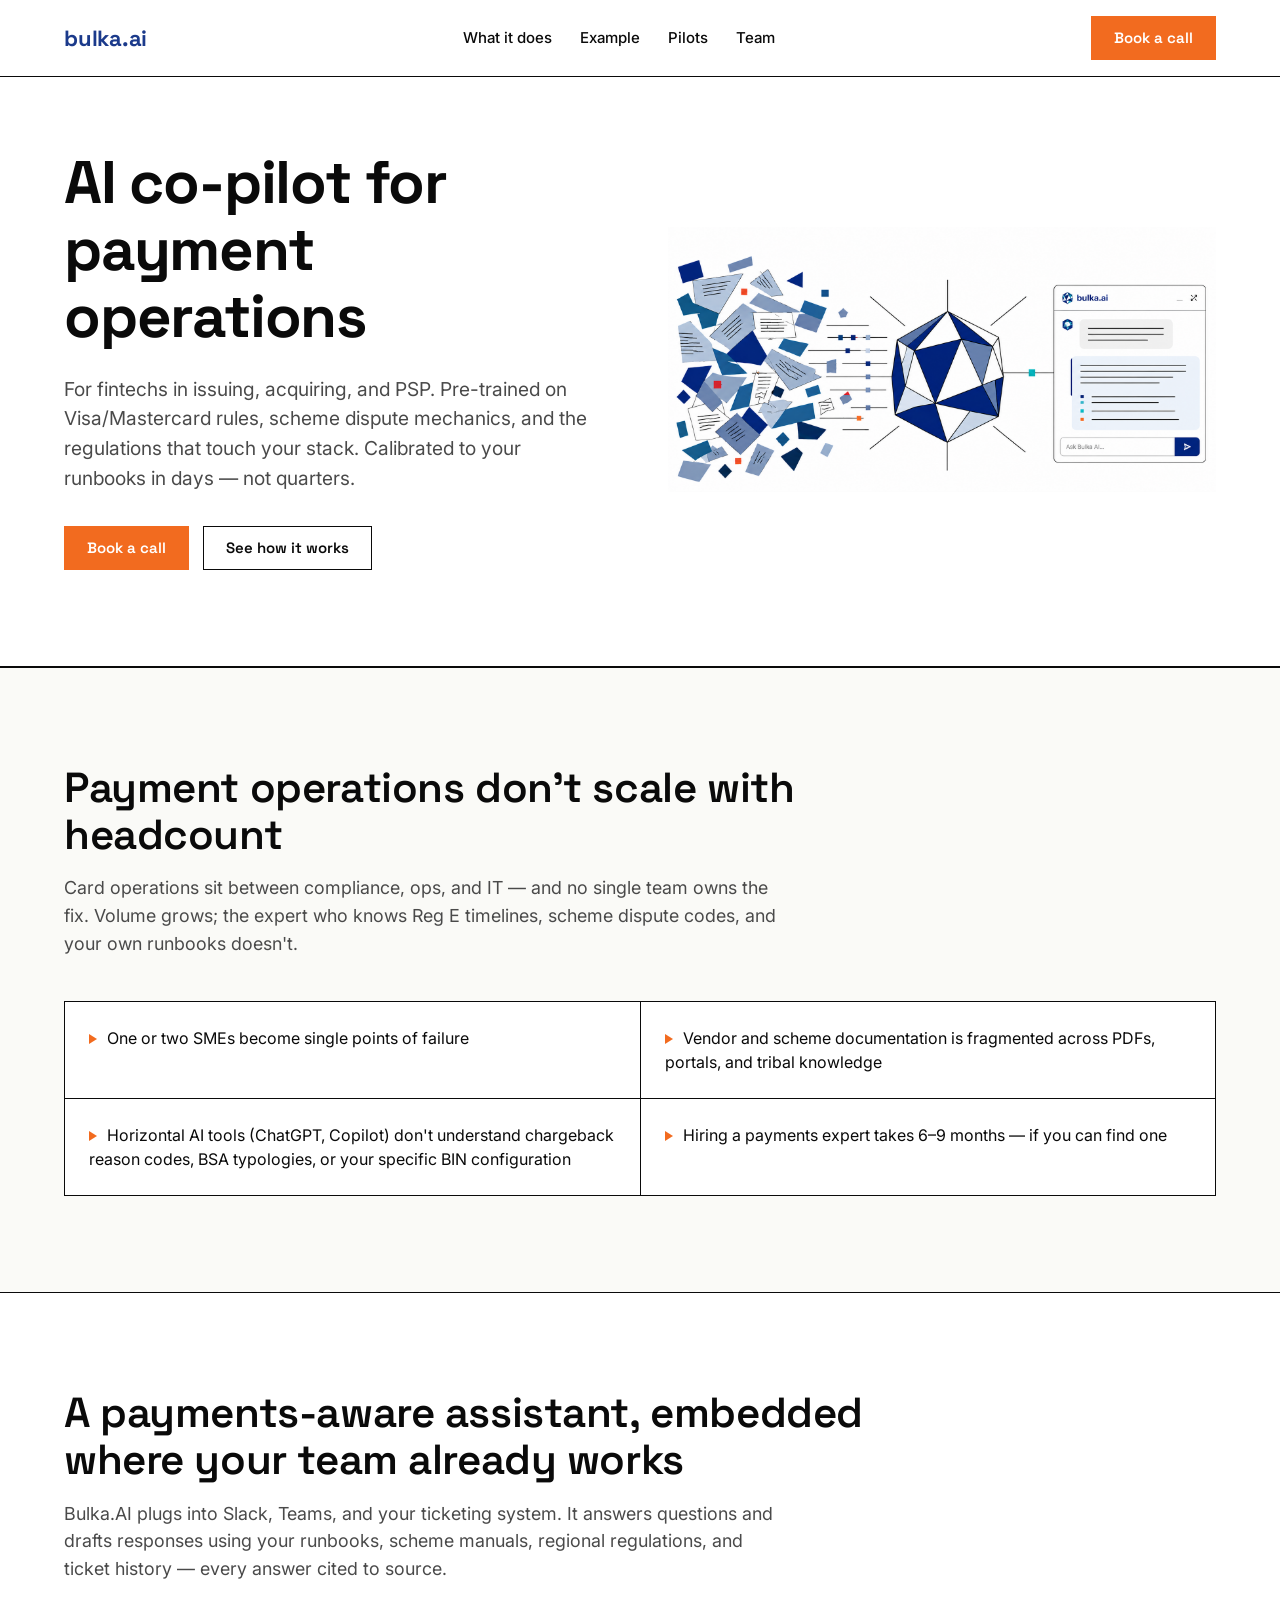
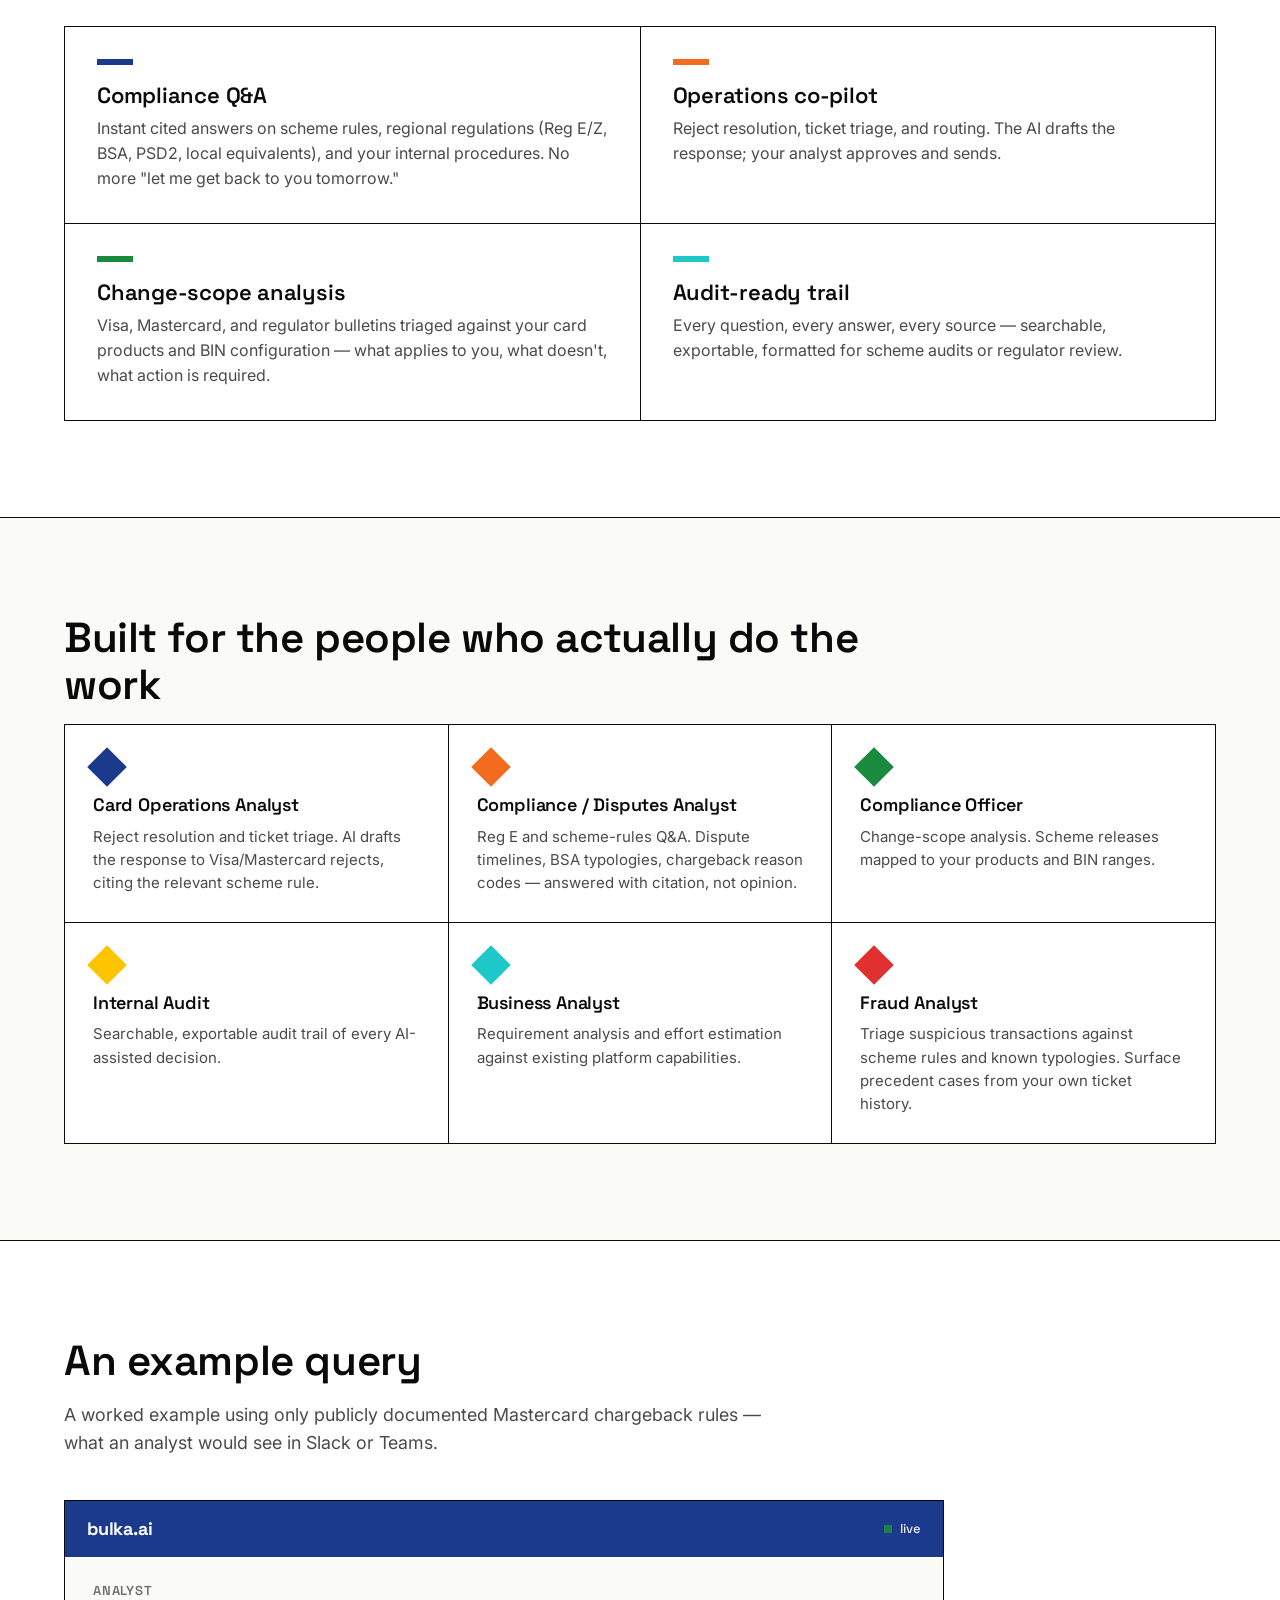
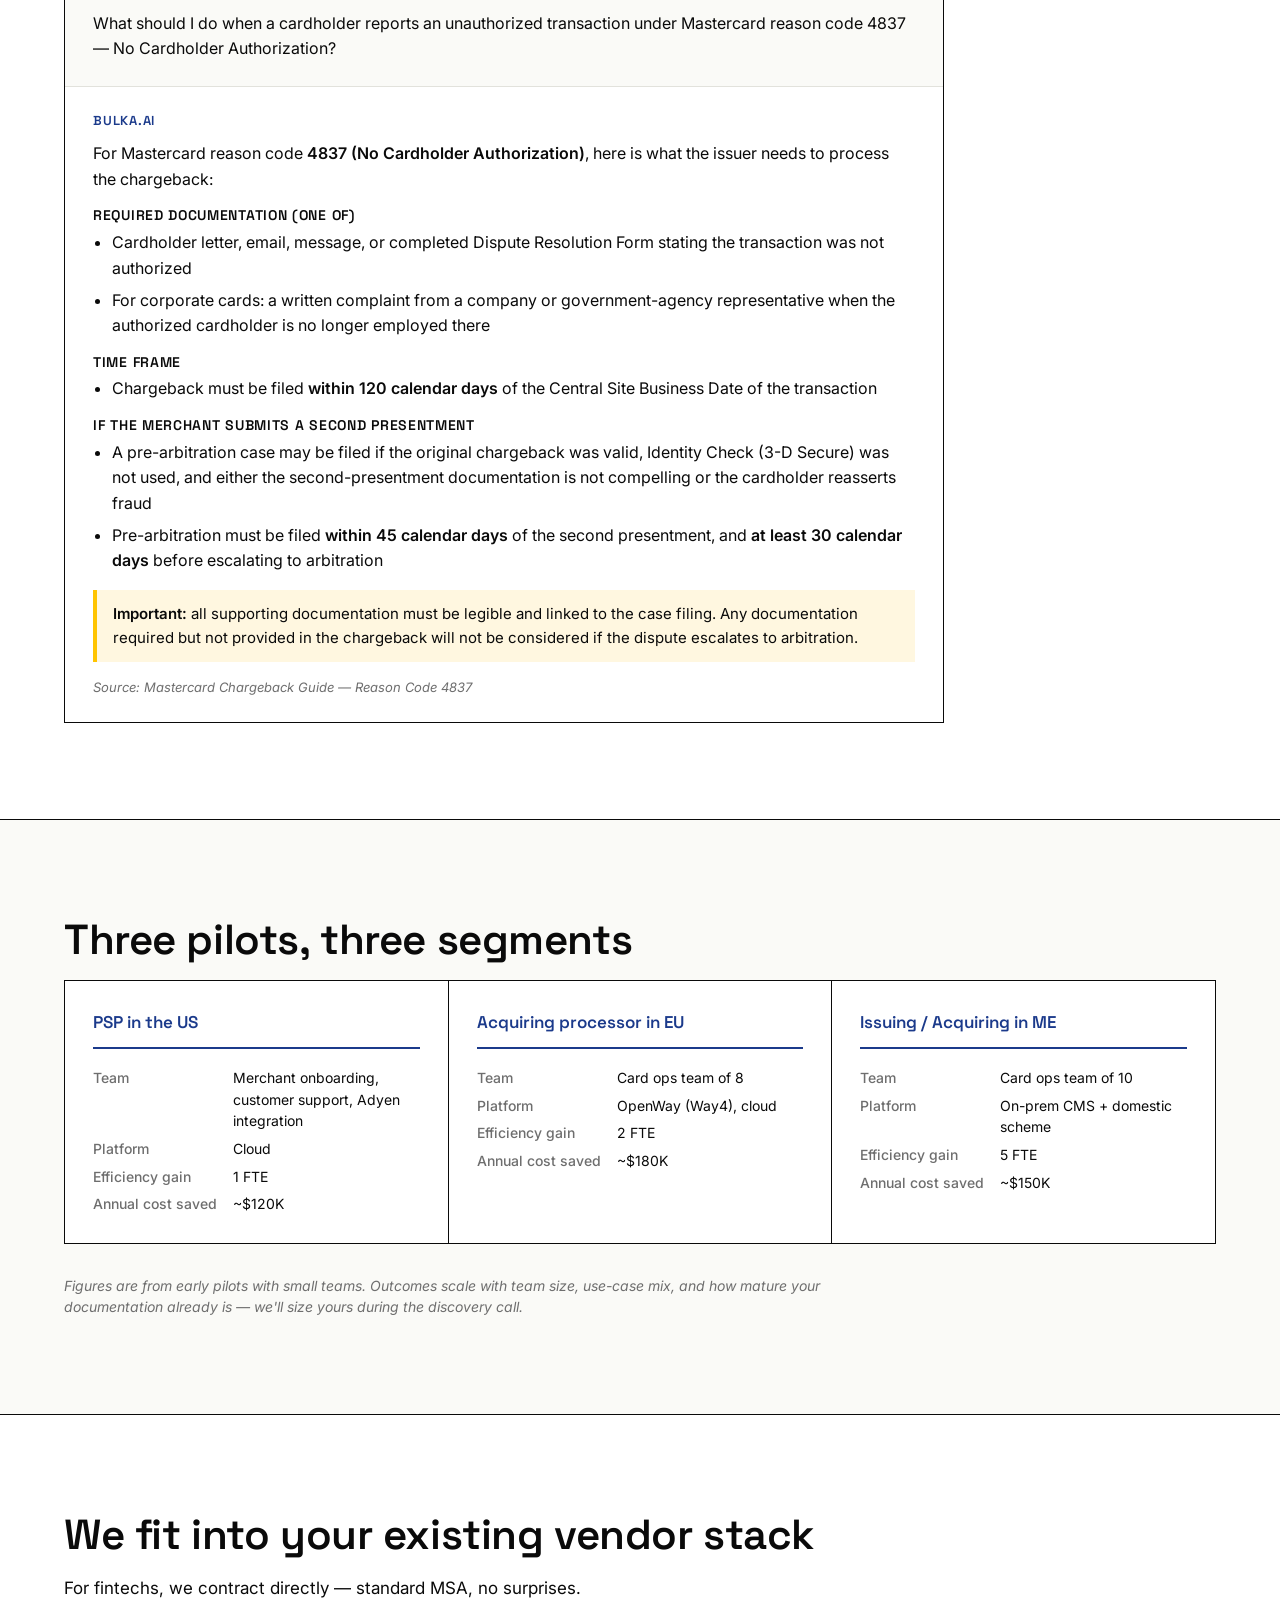
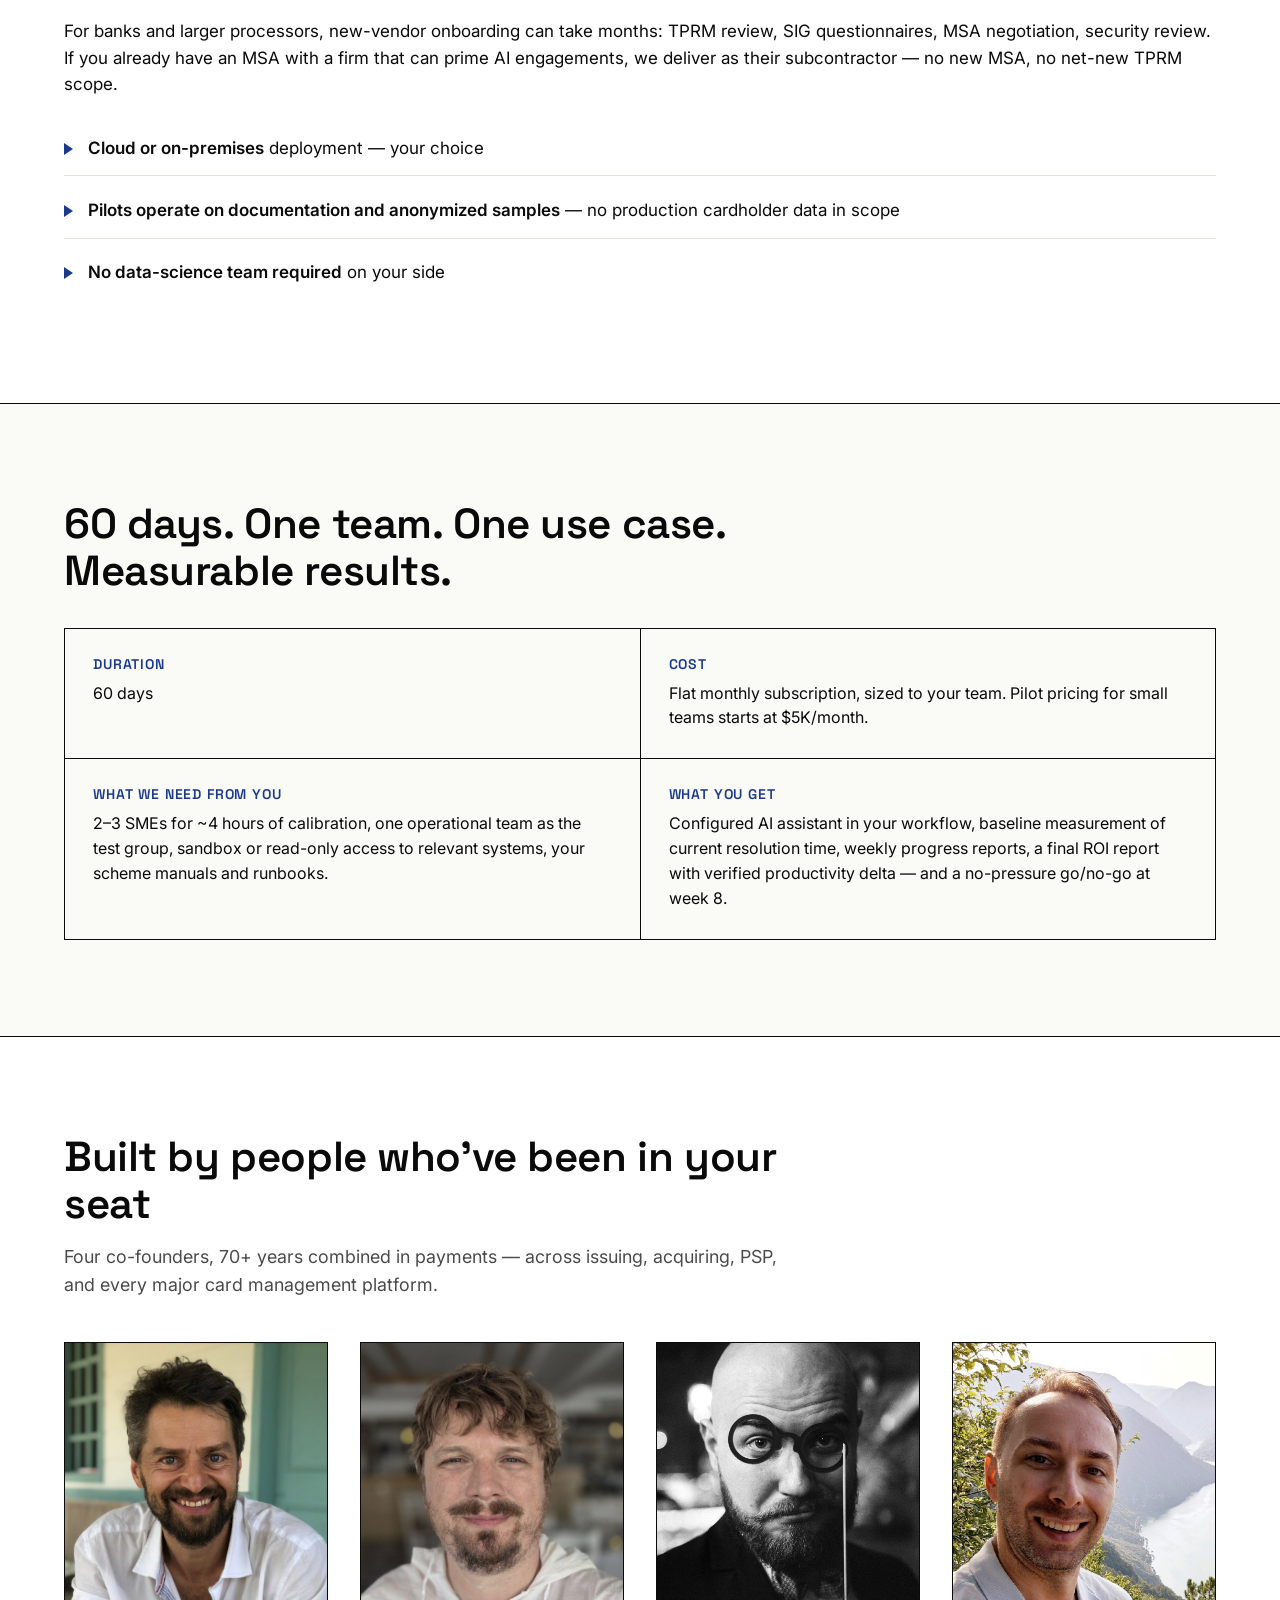
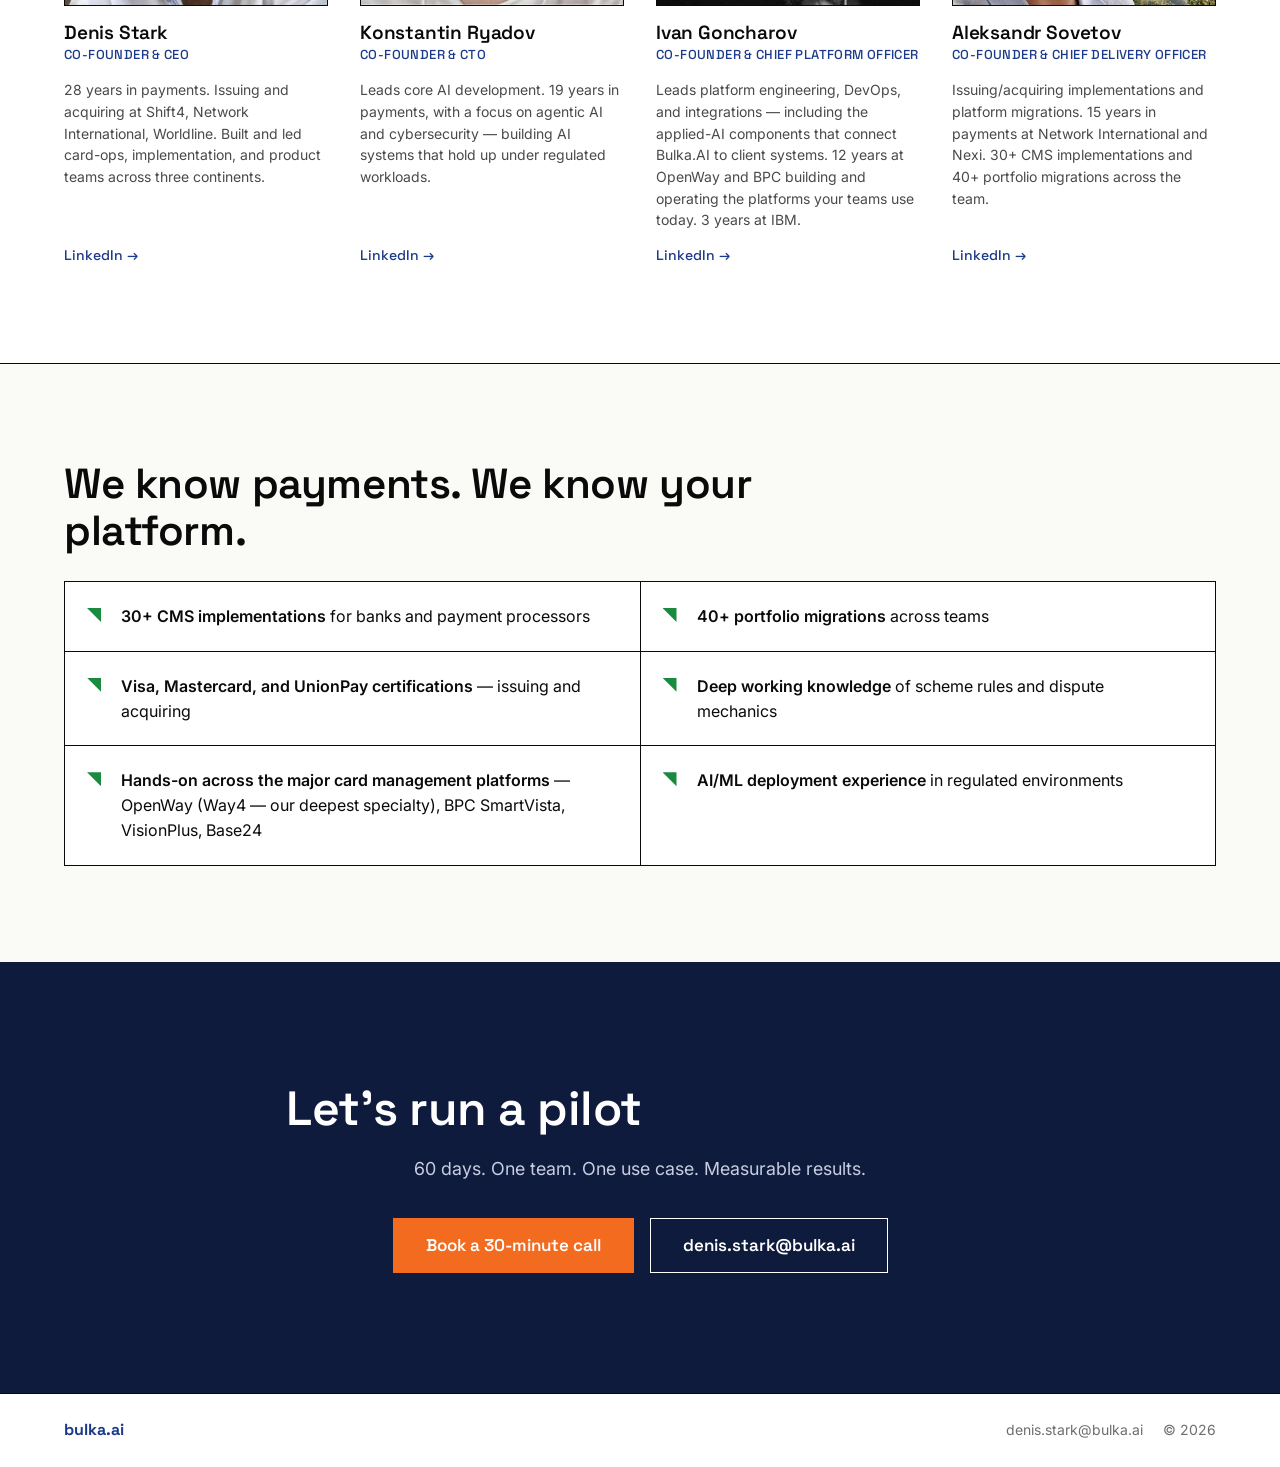
==== commit b1fca1ee: "Add SVG favicon — hexagonal AI core in brand colors Co-Authored-By: Claude Opus 4.7 (1M context) <no" ====
--- a/index.html
+++ b/index.html
@@ -11,6 +11,8 @@
   <meta property="og:type" content="website">
   <meta name="twitter:card" content="summary_large_image">
 
+  <link rel="icon" type="image/svg+xml" href="favicon.svg">
+
   <link rel="preconnect" href="https://fonts.googleapis.com">
   <link rel="preconnect" href="https://fonts.gstatic.com" crossorigin>
   <link href="https://fonts.googleapis.com/css2?family=Inter:wght@400;500;600;700&family=Space+Grotesk:wght@500;600;700&display=swap" rel="stylesheet">
--- a/styles.css
+++ b/styles.css
@@ -189,7 +189,6 @@
 .hero-ctas { display: flex; gap: 14px; flex-wrap: wrap; }
 .hero-art img {
   width: 100%;
-  border: 1px solid var(--rule);
 }
 
 /* --- Problem ----------------------------------------------- */
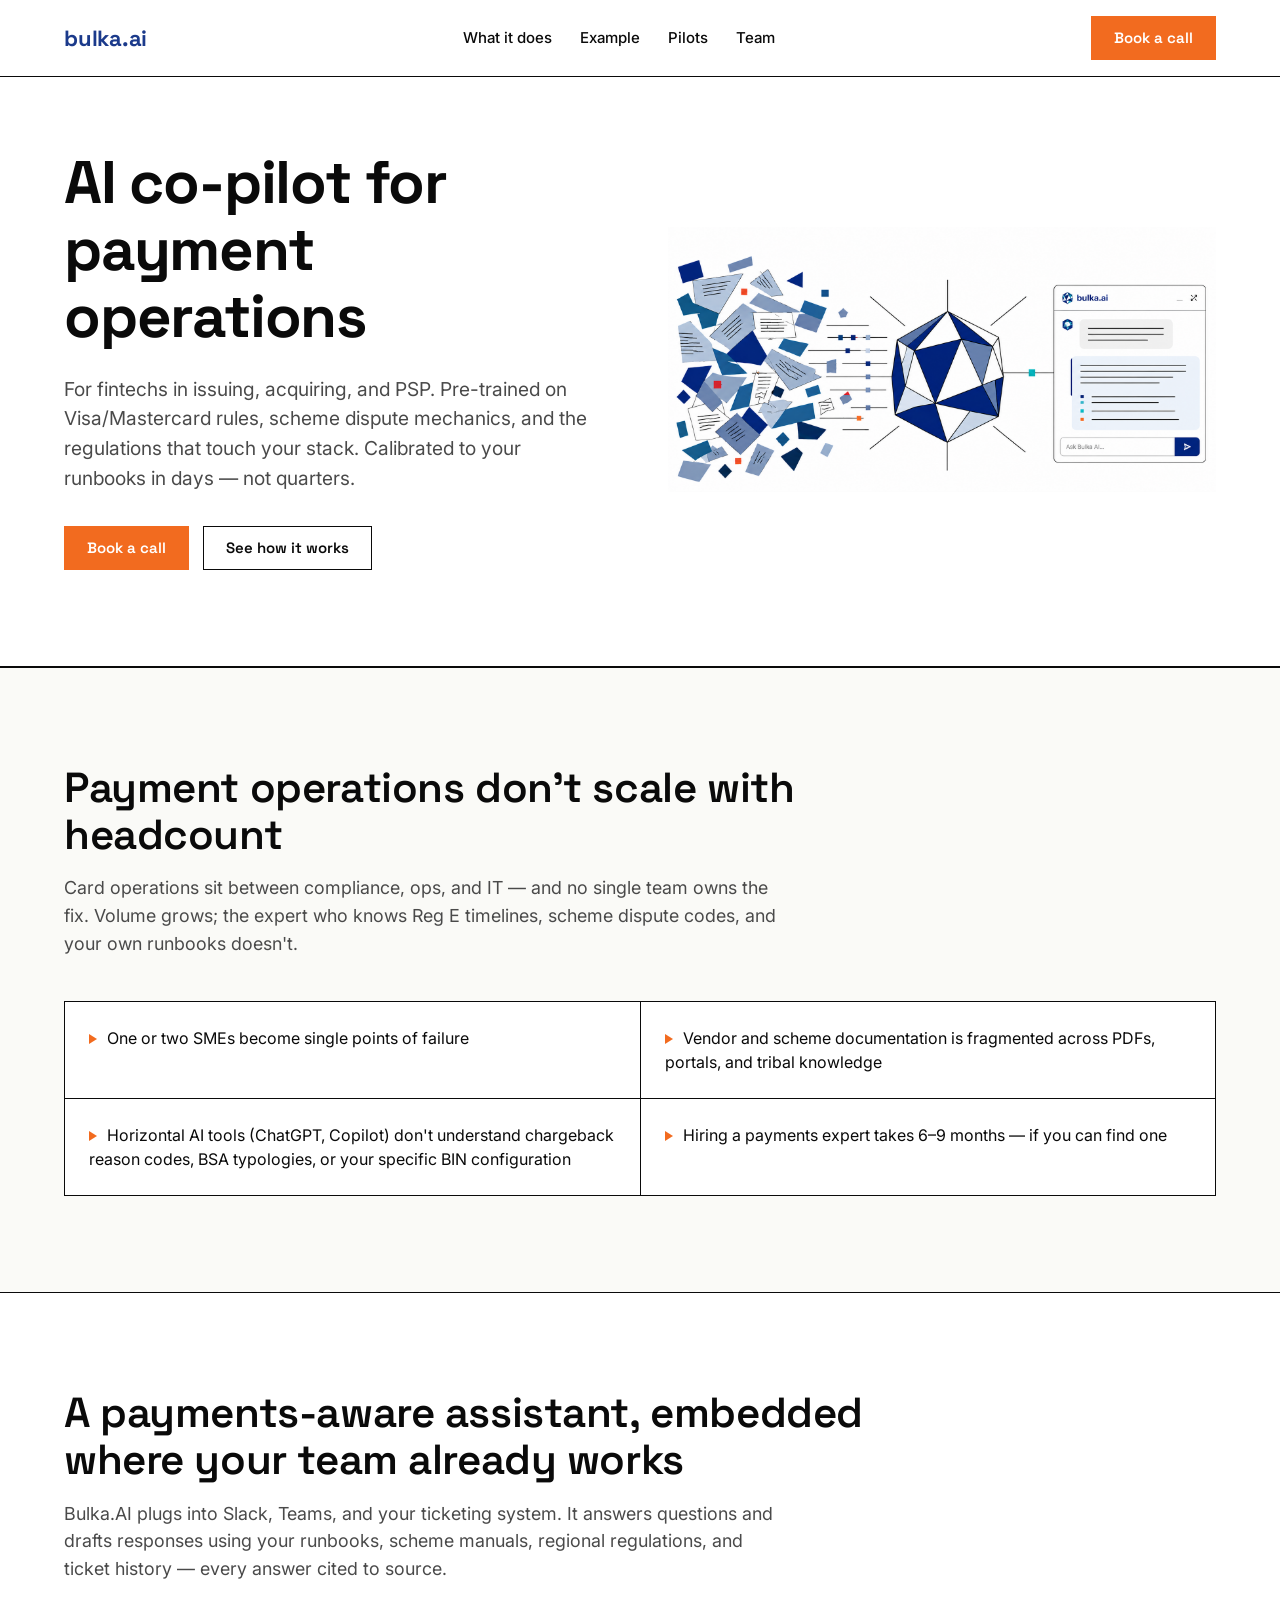
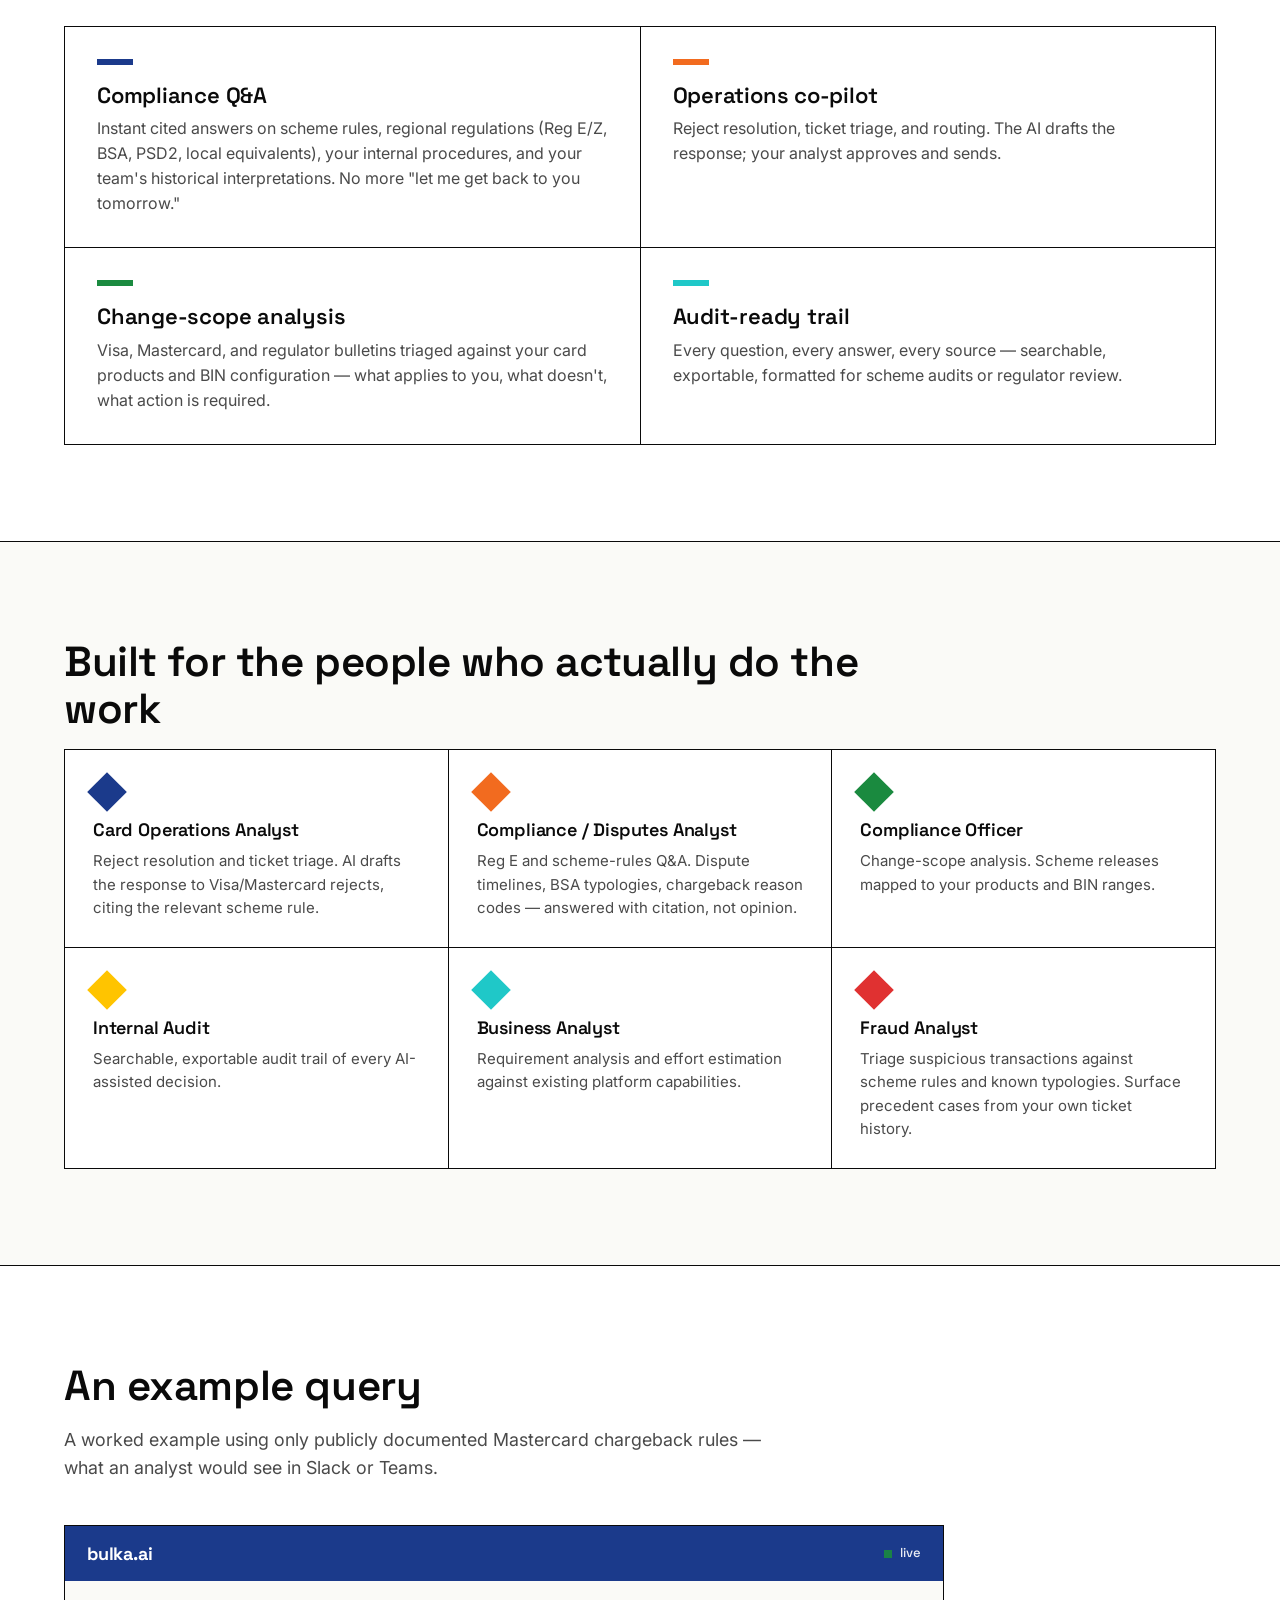
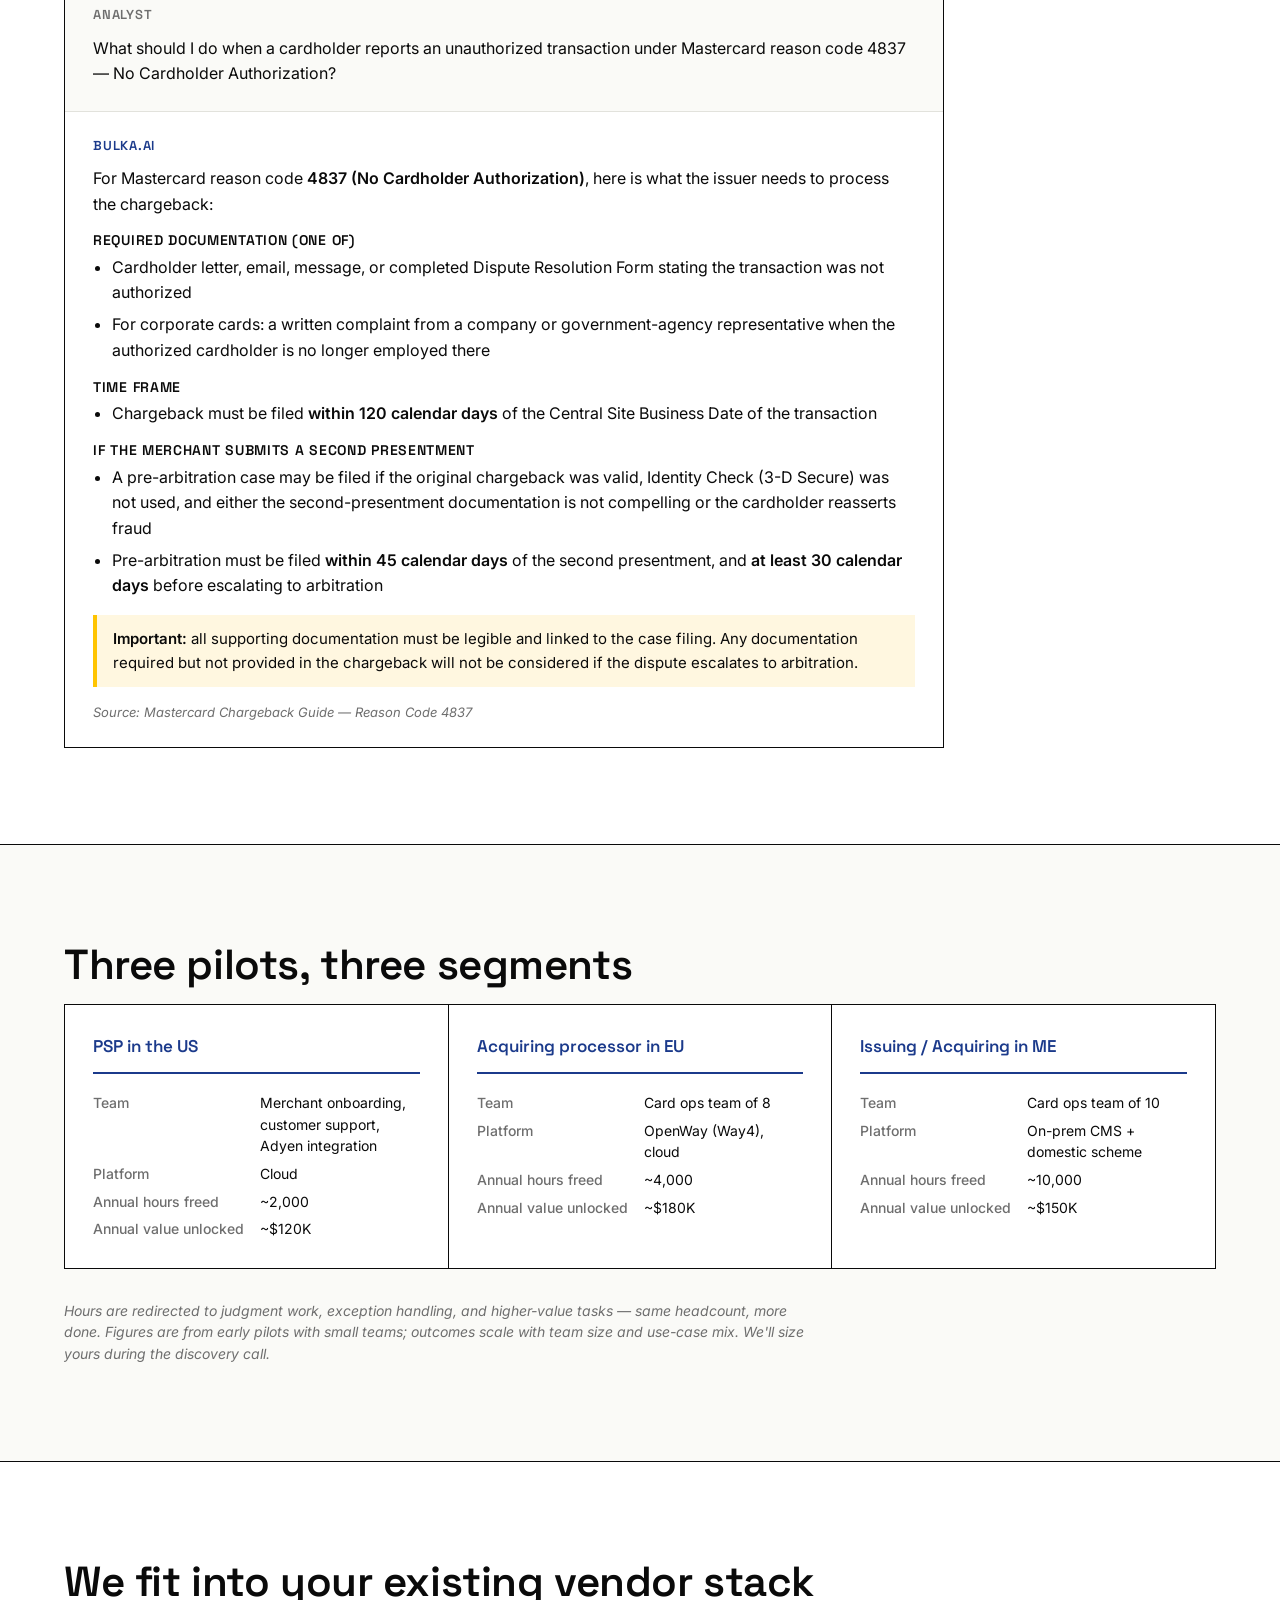
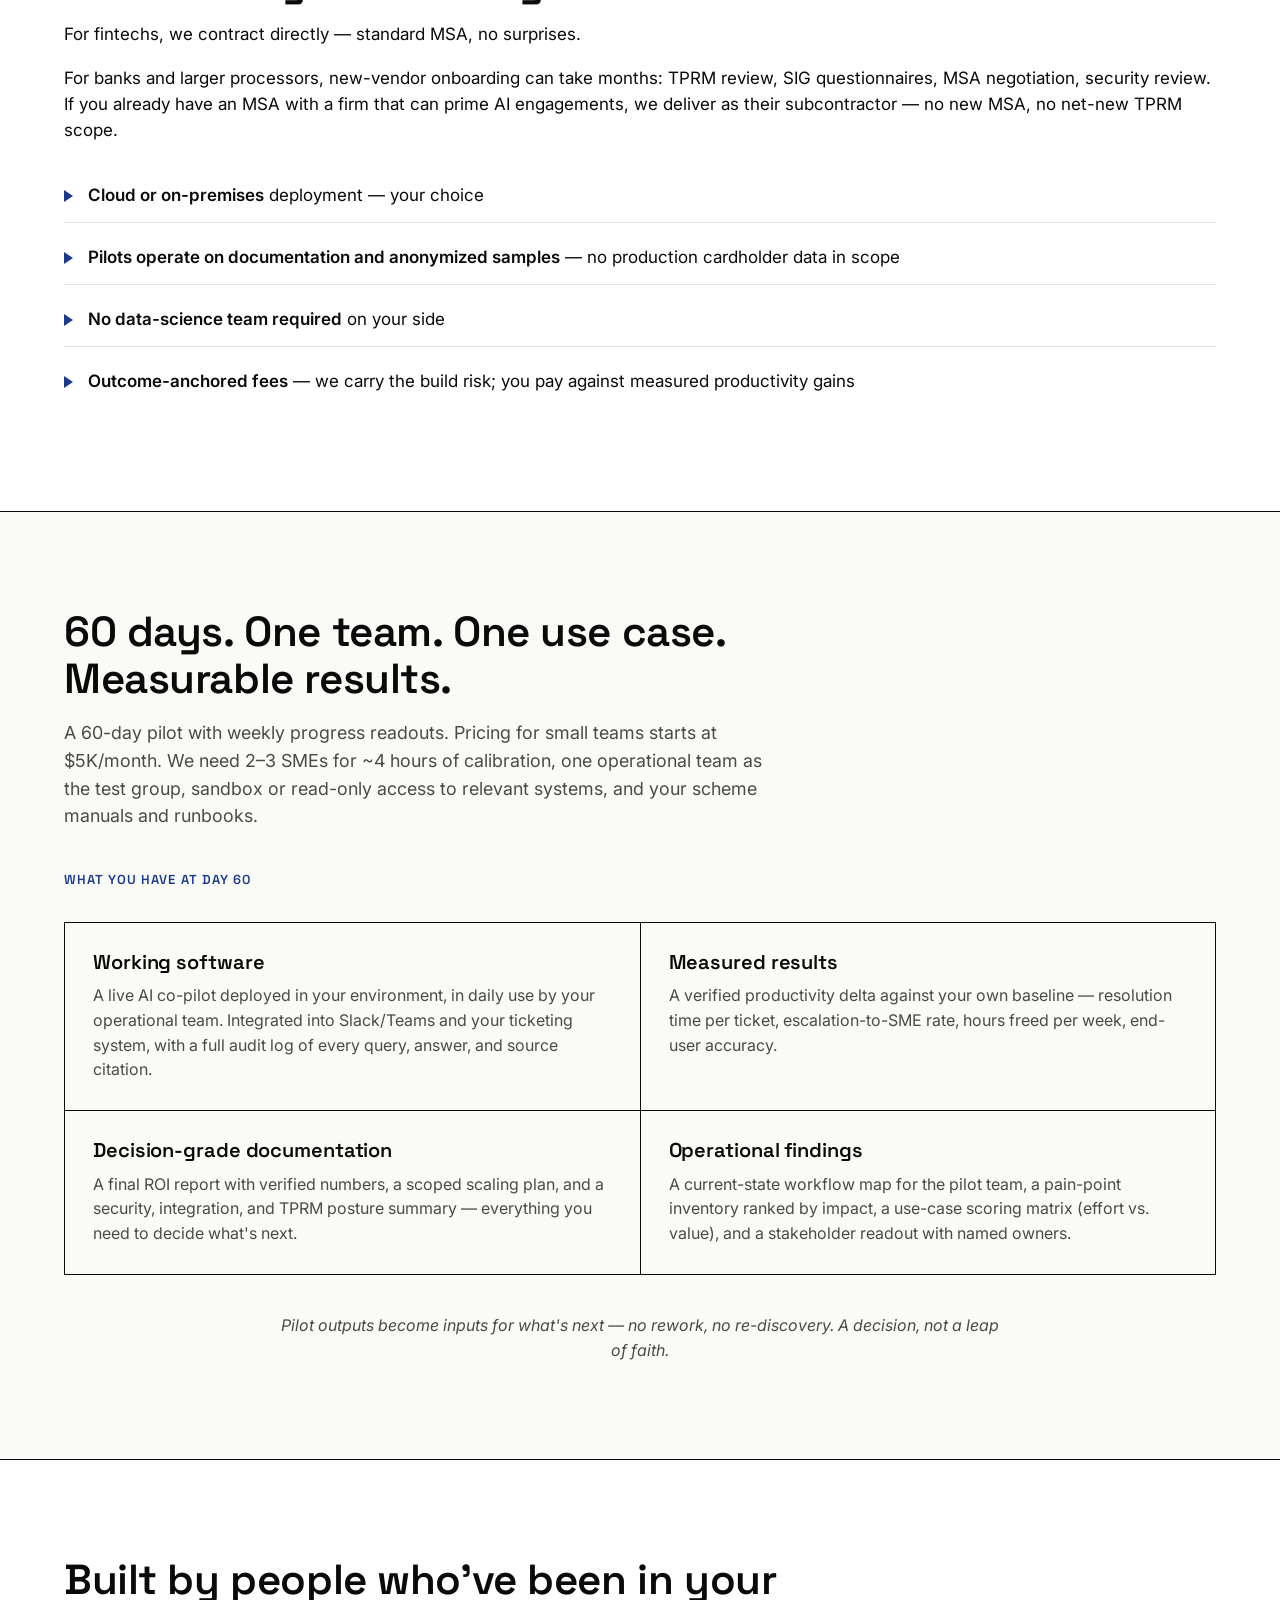
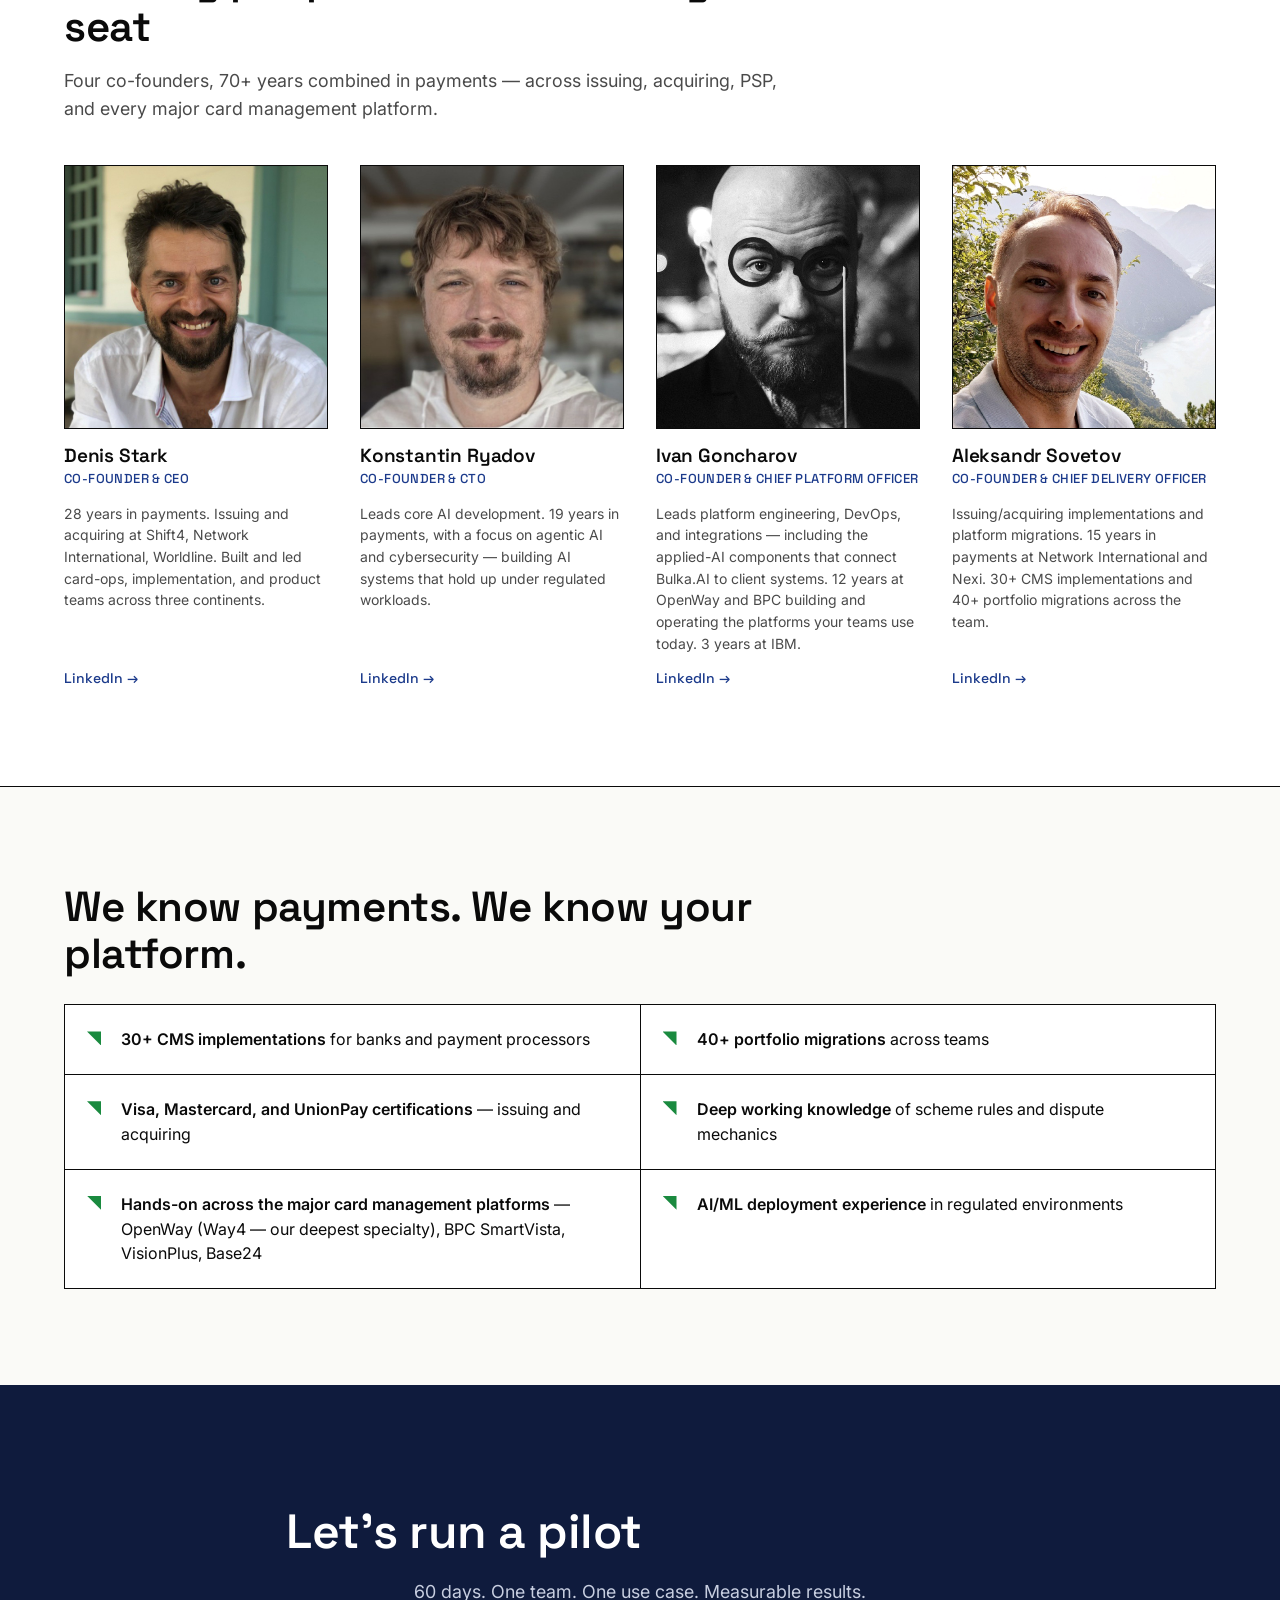
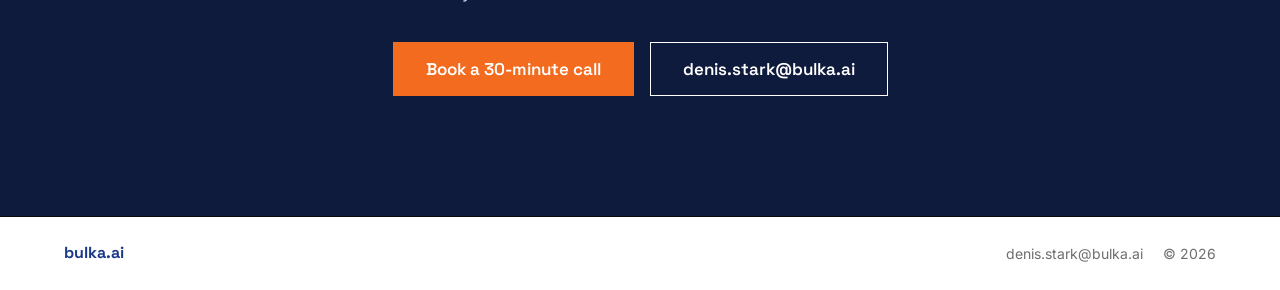
==== commit b7bbb398: "Reframe pilot outcomes and align tone with Fiserv exec deck - Replace FTE language with "hours freed" ====
--- a/index.html
+++ b/index.html
@@ -77,7 +77,7 @@
         <div class="capability">
           <div class="capability-accent capability-accent-blue"></div>
           <h3>Compliance Q&amp;A</h3>
-          <p>Instant cited answers on scheme rules, regional regulations (Reg E/Z, BSA, PSD2, local equivalents), and your internal procedures. No more "let me get back to you tomorrow."</p>
+          <p>Instant cited answers on scheme rules, regional regulations (Reg E/Z, BSA, PSD2, local equivalents), your internal procedures, and your team's historical interpretations. No more "let me get back to you tomorrow."</p>
         </div>
         <div class="capability">
           <div class="capability-accent capability-accent-orange"></div>
@@ -200,8 +200,8 @@
           <dl class="pilot-meta">
             <dt>Team</dt><dd>Merchant onboarding, customer support, Adyen integration</dd>
             <dt>Platform</dt><dd>Cloud</dd>
-            <dt>Efficiency gain</dt><dd>1 FTE</dd>
-            <dt>Annual cost saved</dt><dd>~$120K</dd>
+            <dt>Annual hours freed</dt><dd>~2,000</dd>
+            <dt>Annual value unlocked</dt><dd>~$120K</dd>
           </dl>
         </div>
         <div class="pilot">
@@ -209,8 +209,8 @@
           <dl class="pilot-meta">
             <dt>Team</dt><dd>Card ops team of 8</dd>
             <dt>Platform</dt><dd>OpenWay (Way4), cloud</dd>
-            <dt>Efficiency gain</dt><dd>2 FTE</dd>
-            <dt>Annual cost saved</dt><dd>~$180K</dd>
+            <dt>Annual hours freed</dt><dd>~4,000</dd>
+            <dt>Annual value unlocked</dt><dd>~$180K</dd>
           </dl>
         </div>
         <div class="pilot">
@@ -218,13 +218,13 @@
           <dl class="pilot-meta">
             <dt>Team</dt><dd>Card ops team of 10</dd>
             <dt>Platform</dt><dd>On-prem CMS + domestic scheme</dd>
-            <dt>Efficiency gain</dt><dd>5 FTE</dd>
-            <dt>Annual cost saved</dt><dd>~$150K</dd>
+            <dt>Annual hours freed</dt><dd>~10,000</dd>
+            <dt>Annual value unlocked</dt><dd>~$150K</dd>
           </dl>
         </div>
       </div>
 
-      <p class="footnote">Figures are from early pilots with small teams. Outcomes scale with team size, use-case mix, and how mature your documentation already is — we'll size yours during the discovery call.</p>
+      <p class="footnote">Hours are redirected to judgment work, exception handling, and higher-value tasks — same headcount, more done. Figures are from early pilots with small teams; outcomes scale with team size and use-case mix. We'll size yours during the discovery call.</p>
     </div>
   </section>
 
@@ -238,6 +238,7 @@
         <li><strong>Cloud or on-premises</strong> deployment — your choice</li>
         <li><strong>Pilots operate on documentation and anonymized samples</strong> — no production cardholder data in scope</li>
         <li><strong>No data-science team required</strong> on your side</li>
+        <li><strong>Outcome-anchored fees</strong> — we carry the build risk; you pay against measured productivity gains</li>
       </ul>
     </div>
   </section>
@@ -246,24 +247,30 @@
   <section class="section section-alt" id="pilot">
     <div class="container">
       <h2>60 days. One team. One use case. Measurable results.</h2>
+      <p class="section-lede">A 60-day pilot with weekly progress readouts. Pricing for small teams starts at $5K/month. We need 2–3 SMEs for ~4 hours of calibration, one operational team as the test group, sandbox or read-only access to relevant systems, and your scheme manuals and runbooks.</p>
+
+      <h3 class="pilot-subhead">What you have at day 60</h3>
+
       <div class="pilot-terms">
         <div>
-          <h3>Duration</h3>
-          <p>60 days</p>
+          <h3>Working software</h3>
+          <p>A live AI co-pilot deployed in your environment, in daily use by your operational team. Integrated into Slack/Teams and your ticketing system, with a full audit log of every query, answer, and source citation.</p>
         </div>
         <div>
-          <h3>Cost</h3>
-          <p>Flat monthly subscription, sized to your team. Pilot pricing for small teams starts at $5K/month.</p>
+          <h3>Measured results</h3>
+          <p>A verified productivity delta against your own baseline — resolution time per ticket, escalation-to-SME rate, hours freed per week, end-user accuracy.</p>
         </div>
         <div>
-          <h3>What we need from you</h3>
-          <p>2–3 SMEs for ~4 hours of calibration, one operational team as the test group, sandbox or read-only access to relevant systems, your scheme manuals and runbooks.</p>
+          <h3>Decision-grade documentation</h3>
+          <p>A final ROI report with verified numbers, a scoped scaling plan, and a security, integration, and TPRM posture summary — everything you need to decide what's next.</p>
         </div>
         <div>
-          <h3>What you get</h3>
-          <p>Configured AI assistant in your workflow, baseline measurement of current resolution time, weekly progress reports, a final ROI report with verified productivity delta — and a no-pressure go/no-go at week 8.</p>
-        </div>
-      </div>
+          <h3>Operational findings</h3>
+          <p>A current-state workflow map for the pilot team, a pain-point inventory ranked by impact, a use-case scoring matrix (effort vs. value), and a stakeholder readout with named owners.</p>
+        </div>
+      </div>
+
+      <p class="closing-line">Pilot outputs become inputs for what's next — no rework, no re-discovery. A decision, not a leap of faith.</p>
     </div>
   </section>
 
--- a/styles.css
+++ b/styles.css
@@ -447,17 +447,36 @@
   border-bottom: 1px solid var(--rule);
 }
 .pilot-terms h3 {
-  font-size: 14px;
-  font-family: var(--font-display);
-  font-weight: 600;
-  text-transform: uppercase;
-  letter-spacing: 0.06em;
-  color: var(--blue);
-  margin-bottom: 0.6em;
+  font-size: 20px;
+  font-family: var(--font-display);
+  font-weight: 600;
+  letter-spacing: -0.005em;
+  color: var(--fg);
+  margin-bottom: 0.5em;
 }
 .pilot-terms p {
   font-size: 16px;
-  color: var(--fg);
+  color: var(--fg-muted);
+  line-height: 1.55;
+}
+
+.pilot-subhead {
+  font-family: var(--font-display);
+  font-size: 13px;
+  font-weight: 600;
+  text-transform: uppercase;
+  letter-spacing: 0.08em;
+  color: var(--blue);
+  margin: 2.4em 0 1.2em;
+}
+
+.closing-line {
+  text-align: center;
+  font-style: italic;
+  color: var(--fg-muted);
+  font-size: 16px;
+  max-width: 720px;
+  margin: 2.4em auto 0;
 }
 
 /* --- Founders --------------------------------------------- */
